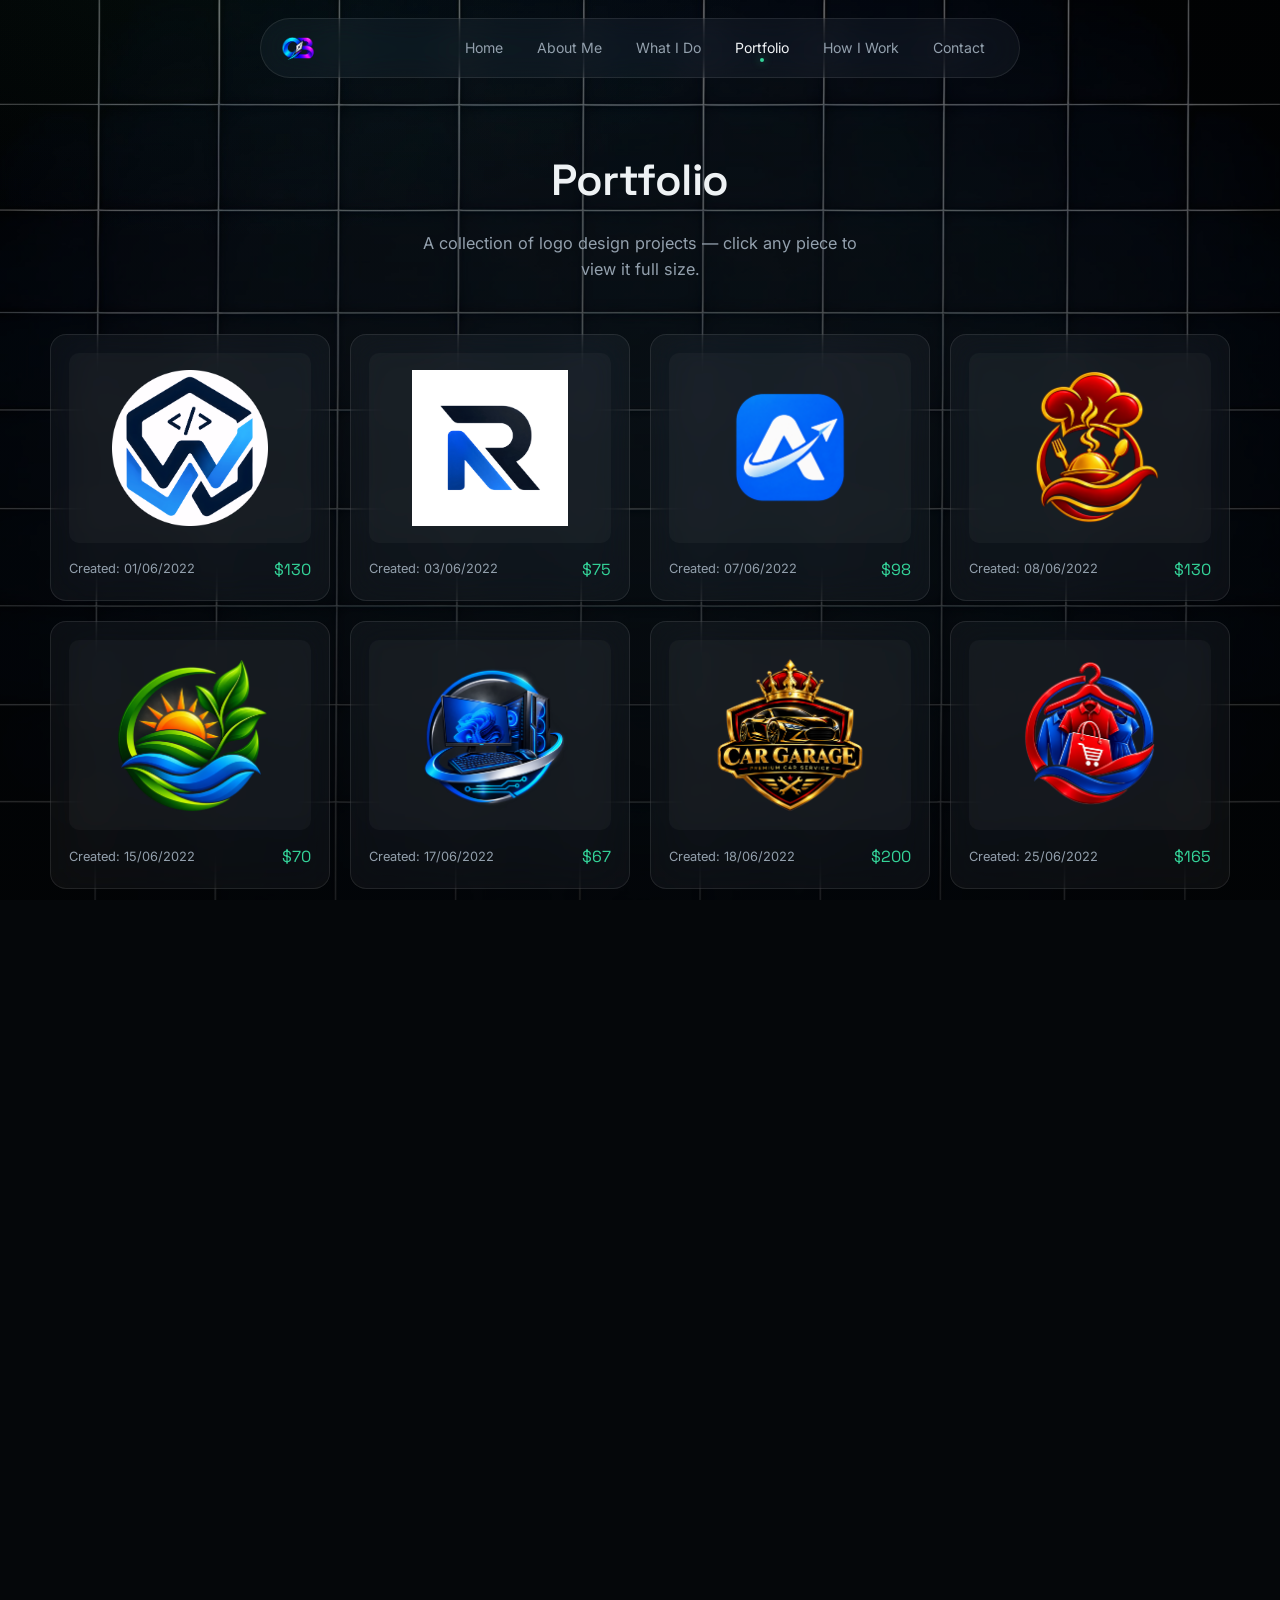
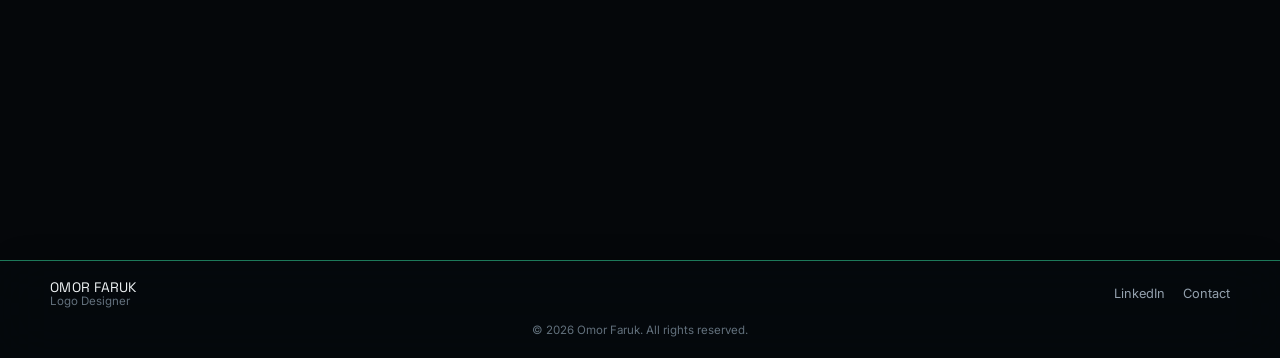
==== portfolio.html @ cd3dd573 "Add files via upload" ====
<!DOCTYPE html>
<html lang="en">
<head>
<meta charset="UTF-8">
<meta name="viewport" content="width=device-width, initial-scale=1.0">
<title>Portfolio — Omor Faruk, Logo Designer</title>
<meta name="description" content="A collection of logo design projects by Omor Faruk.">
<link rel="icon" type="image/png" href="assets/favicon.png">
<link rel="apple-touch-icon" href="assets/favicon.png">

<link rel="preconnect" href="https://fonts.googleapis.com">
<link rel="preconnect" href="https://fonts.gstatic.com" crossorigin>
<link href="https://fonts.googleapis.com/css2?family=Space+Grotesk:wght@400;500;600;700&family=Inter:wght@400;500;600&display=swap" rel="stylesheet">

<link rel="stylesheet" href="style.css">
</head>
<body>
<div class="bg-layer" aria-hidden="true"></div>
<div class="cursor-glow" id="cursorGlow" aria-hidden="true"></div>

<!-- ================= NAVIGATION ================= -->
<header class="nav-wrap">
  <nav class="glass nav" id="nav">
    <a href="index.html#home" class="nav-mark">
      <img src="assets/logo.png" alt="Omor Faruk logo" class="nav-logo">
    </a>

    <button class="nav-toggle" id="navToggle" aria-label="Toggle menu" aria-expanded="false">
      <span></span><span></span><span></span>
    </button>

    <ul class="nav-links" id="navLinks">
      <li><a href="index.html#home" class="nav-link" data-nav>Home</a></li>
      <li><a href="index.html#about" class="nav-link" data-nav>About Me</a></li>
      <li><a href="index.html#services" class="nav-link" data-nav>What I Do</a></li>
      <li><a href="portfolio.html" class="nav-link active" data-nav>Portfolio</a></li>
      <li><a href="index.html#process" class="nav-link" data-nav>How I Work</a></li>
      <li><a href="index.html#contact" class="nav-link" data-nav>Contact</a></li>
    </ul>
  </nav>
</header>

<main>
  <!-- ================= PORTFOLIO GRID ================= -->
  <section class="section portfolio-page">
    <div class="section-inner">
      <h1 class="section-title reveal">Portfolio</h1>
      <p class="section-sub reveal">A collection of logo design projects — click any piece to view it full size.</p>

      <div class="portfolio-grid" id="portfolioGrid">
        <!-- populated by script.js -->
      </div>
    </div>
  </section>
</main>

<!-- ================= LIGHTBOX ================= -->
<div class="lightbox" id="lightbox">
  <button class="lightbox-close" id="lightboxClose" aria-label="Close image">&times;</button>
  <div class="lightbox-content">
    <img src="" alt="" id="lightboxImg">
    <div class="lightbox-meta">
      <span id="lightboxDate"></span>
      <span id="lightboxPrice"></span>
    </div>
  </div>
</div>

<!-- ================= FOOTER ================= -->
<footer class="footer">
  <div class="footer-inner">
    <div class="footer-brand">
      <span class="footer-name">OMOR FARUK</span>
      <span class="footer-role">Logo Designer</span>
    </div>
    <div class="footer-links">
      <a href="https://www.linkedin.com/" target="_blank" rel="noopener">LinkedIn</a>
      <a href="index.html#contact">Contact</a>
    </div>
    <p class="footer-copy">© <span id="year"></span> Omor Faruk. All rights reserved.</p>
  </div>
</footer>

<script src="script.js"></script>
</body>
</html>
---- style.css ----
/* =========================================================
   OMOR FARUK — LOGO DESIGNER PORTFOLIO
   Design tokens
   ========================================================= */
:root {
  /* colors */
  --bg-base: #05070a;
  --text: #eef2f4;
  --text-secondary: #93a0ad;
  --text-tertiary: #62707c;

  --accent: #34d399;
  --accent-soft: rgba(52, 211, 153, 0.16);
  --accent-glow: rgba(52, 211, 153, 0.28);

  --glass-bg: rgba(255, 255, 255, 0.045);
  --glass-bg-strong: rgba(255, 255, 255, 0.07);
  --glass-border: rgba(255, 255, 255, 0.09);
  --glass-border-hover: rgba(52, 211, 153, 0.55);

  /* type */
  --font-display: 'Space Grotesk', 'Segoe UI', sans-serif;
  --font-body: 'Inter', 'Segoe UI', sans-serif;

  /* layout */
  --radius-sm: 10px;
  --radius-md: 16px;
  --radius-lg: 24px;
  --container: 1180px;
  --nav-h: 76px;

  /* motion */
  --ease: cubic-bezier(0.22, 1, 0.36, 1);
}

/* =========================================================
   RESET
   ========================================================= */
* { box-sizing: border-box; }
html {
  scroll-behavior: smooth;
  scroll-padding-top: calc(var(--nav-h) + 16px);
}
body, h1, h2, h3, p, ul, li, figure { margin: 0; padding: 0; }
ul { list-style: none; }
a { color: inherit; text-decoration: none; }
img { max-width: 100%; display: block; }
button { font: inherit; color: inherit; background: none; border: none; cursor: pointer; }

@media (prefers-reduced-motion: reduce) {
  *, *::before, *::after {
    animation-duration: 0.001ms !important;
    animation-iteration-count: 1 !important;
    transition-duration: 0.001ms !important;
    scroll-behavior: auto !important;
  }
}

body {
  font-family: var(--font-body);
  color: var(--text);
  background-color: var(--bg-base);
  min-height: 100vh;
  display: flex;
  flex-direction: column;
  line-height: 1.6;
  -webkit-font-smoothing: antialiased;
  cursor: default;
  overflow-x: hidden;
}

main { flex: 1 0 auto; }

/* background image — sharp, no blur, scales to fit the screen */
.bg-layer {
  position: fixed;
  inset: 0;
  z-index: -2;
  background-image: url('assets/bg.jpg');
  background-size: cover;
  background-position: center;
  background-repeat: no-repeat;
}

/* darken/readability overlay on top of the user background */
body::before {
  content: "";
  position: fixed;
  inset: 0;
  z-index: -1;
  background:
    radial-gradient(ellipse 900px 500px at 18% -6%, rgba(52,211,153,0.05), transparent 60%),
    linear-gradient(180deg, rgba(2,4,6,0.55) 0%, rgba(2,4,6,0.72) 45%, rgba(2,4,6,0.88) 100%);
  pointer-events: none;
}

/* mouse-following glow */
.cursor-glow {
  position: fixed;
  top: 0;
  left: 0;
  width: 320px;
  height: 320px;
  border-radius: 50%;
  pointer-events: none;
  z-index: 0;
  mix-blend-mode: screen;
  background: radial-gradient(circle, var(--accent-glow) 0%, rgba(52,211,153,0.06) 45%, transparent 70%);
  transform: translate(-50%, -50%);
  opacity: 0;
  transition: opacity 0.4s ease;
  will-change: transform;
}
.cursor-glow.active { opacity: 1; }
@media (hover: none), (pointer: coarse) {
  .cursor-glow { display: none; }
}

:focus-visible {
  outline: 2px solid var(--accent);
  outline-offset: 3px;
  border-radius: 4px;
}

/* =========================================================
   GLASS PRIMITIVE
   ========================================================= */
.glass {
  background: var(--glass-bg);
  border: 1px solid var(--glass-border);
  backdrop-filter: blur(18px) saturate(140%);
  -webkit-backdrop-filter: blur(18px) saturate(140%);
  border-radius: var(--radius-md);
  transition: border-color 0.35s var(--ease), box-shadow 0.35s var(--ease), transform 0.35s var(--ease);
}

/* =========================================================
   LAYOUT HELPERS
   ========================================================= */
.section {
  position: relative;
  z-index: 1;
  padding: 108px 24px;
}
.section-inner {
  max-width: var(--container);
  margin: 0 auto;
}
.section-title {
  font-family: var(--font-display);
  font-weight: 600;
  font-size: clamp(2rem, 3.4vw, 2.75rem);
  letter-spacing: -0.01em;
  margin-bottom: 14px;
  text-align: center;
}
.section-sub {
  color: var(--text-secondary);
  max-width: 46ch;
  font-size: 1.02rem;
  margin: 0 auto 52px;
  text-align: center;
}

/* scroll reveal */
.reveal {
  opacity: 0;
  transform: translateY(22px);
  transition: opacity 0.8s var(--ease), transform 0.8s var(--ease);
}
.reveal.in-view {
  opacity: 1;
  transform: translateY(0);
}

/* =========================================================
   BUTTONS
   ========================================================= */
.btn {
  display: inline-flex;
  align-items: center;
  gap: 8px;
  padding: 13px 26px;
  border-radius: 999px;
  font-size: 0.95rem;
  font-weight: 500;
  color: var(--text);
  white-space: nowrap;
}
.btn-glass {
  background: var(--glass-bg-strong);
  border: 1px solid var(--glass-border);
  backdrop-filter: blur(16px);
  -webkit-backdrop-filter: blur(16px);
  transition: border-color 0.3s var(--ease), box-shadow 0.3s var(--ease), transform 0.3s var(--ease);
}
.btn-glass:hover {
  border-color: var(--glass-border-hover);
  box-shadow: 0 0 0 1px var(--accent-glow), 0 8px 30px -8px var(--accent-glow);
  transform: translateY(-2px);
}
.btn-linkedin svg { flex-shrink: 0; }

/* =========================================================
   NAVIGATION
   ========================================================= */
.nav-wrap {
  position: fixed;
  top: 18px;
  left: 0;
  right: 0;
  z-index: 100;
  display: flex;
  justify-content: center;
  padding: 0 20px;
}
.nav {
  width: 100%;
  max-width: 760px;
  display: flex;
  align-items: center;
  justify-content: space-between;
  padding: 12px 20px;
  border-radius: 999px;
}
.nav-mark {
  font-family: var(--font-display);
  font-weight: 600;
  font-size: 1.05rem;
  letter-spacing: 0.02em;
  flex-shrink: 0;
  display: flex;
  align-items: center;
}
.nav-logo {
  height: 34px;
  width: 34px;
  border-radius: 50%;
  object-fit: cover;
}
.nav-links {
  display: flex;
  align-items: center;
  gap: 6px;
}
.nav-link {
  position: relative;
  font-size: 0.88rem;
  color: var(--text-secondary);
  padding: 8px 14px;
  border-radius: 999px;
  transition: color 0.25s var(--ease);
}
.nav-link:hover { color: var(--text); }
.nav-link.active { color: var(--text); }
.nav-link.active::after {
  content: "";
  position: absolute;
  left: 50%;
  bottom: 2px;
  width: 4px;
  height: 4px;
  border-radius: 50%;
  background: var(--accent);
  transform: translateX(-50%);
  box-shadow: 0 0 8px 1px var(--accent-glow);
}
.nav-toggle {
  display: none;
  flex-direction: column;
  gap: 4px;
  padding: 8px;
}
.nav-toggle span {
  width: 20px;
  height: 1.5px;
  background: var(--text);
  transition: transform 0.3s var(--ease), opacity 0.3s var(--ease);
}
.nav-toggle.open span:nth-child(1) { transform: translateY(5.5px) rotate(45deg); }
.nav-toggle.open span:nth-child(2) { opacity: 0; }
.nav-toggle.open span:nth-child(3) { transform: translateY(-5.5px) rotate(-45deg); }

/* =========================================================
   HERO
   ========================================================= */
.hero {
  min-height: 100svh;
  display: flex;
  align-items: center;
  padding-top: calc(var(--nav-h) + 40px);
}
.hero-grid {
  max-width: var(--container);
  margin: 0 auto;
  display: grid;
  grid-template-columns: 0.85fr 1.15fr;
  gap: 60px;
  align-items: center;
}
.hero-visual {
  display: flex;
  flex-direction: column;
  align-items: center;
  gap: 22px;
}
.profile-frame {
  width: 240px;
  height: 240px;
  border-radius: 32%;
  padding: 4px;
  background: linear-gradient(160deg, var(--glass-border-hover), transparent 60%);
  box-shadow: 0 0 60px -10px var(--accent-glow);
}
.profile-photo {
  width: 100%;
  height: 100%;
  border-radius: 30%;
  background:
    radial-gradient(circle at 30% 20%, rgba(52,211,153,0.22), transparent 55%),
    linear-gradient(160deg, #10151b, #05070a);
  border: 1px solid var(--glass-border);
  display: flex;
  align-items: center;
  justify-content: center;
  overflow: hidden;
}
.profile-img {
  width: 82%;
  height: 82%;
  object-fit: contain;
}
.clock-card {
  padding: 14px 24px;
  text-align: center;
  min-width: 200px;
}
.clock-time {
  font-family: var(--font-display);
  font-size: 1.3rem;
  letter-spacing: 0.03em;
  font-variant-numeric: tabular-nums;
}
.clock-time span { color: var(--accent); font-size: 0.85rem; margin-left: 3px; }
.clock-date {
  font-size: 0.78rem;
  color: var(--text-secondary);
  margin-top: 3px;
}

.hero-kicker {
  font-size: 1rem;
  color: var(--accent);
  margin-bottom: 10px;
  font-weight: 500;
}
.hero-name {
  font-family: var(--font-display);
  font-size: clamp(2.6rem, 6vw, 4.4rem);
  line-height: 1.02;
  font-weight: 700;
  letter-spacing: -0.01em;
  margin-bottom: 20px;
}
.hero-desc {
  color: var(--text-secondary);
  font-size: 1.08rem;
  max-width: 48ch;
  margin-bottom: 26px;
}

.specialty-ticker {
  height: 30px;
  overflow: hidden;
  margin-bottom: 34px;
}
.specialty-ticker span {
  display: inline-block;
  font-family: var(--font-display);
  font-size: 1.15rem;
  color: var(--text);
  padding-bottom: 3px;
  position: relative;
}
.specialty-ticker span::after {
  content: "";
  display: inline-block;
  width: 2px;
  height: 1.05em;
  background: var(--accent);
  margin-left: 4px;
  vertical-align: -0.15em;
  animation: blink 0.9s steps(1) infinite;
}
@keyframes blink {
  0%, 45% { opacity: 1; }
  50%, 100% { opacity: 0; }
}

.hero-buttons {
  display: flex;
  gap: 14px;
  margin-bottom: 42px;
  flex-wrap: wrap;
}

.hero-stats {
  display: flex;
  align-items: center;
  gap: 28px;
}
.stat { display: flex; flex-direction: column; }
.stat-number {
  font-family: var(--font-display);
  font-size: 1.8rem;
  font-weight: 600;
  color: var(--text);
}
.stat-label {
  font-size: 0.8rem;
  color: var(--text-tertiary);
}
.stat-divider {
  width: 1px;
  height: 34px;
  background: var(--glass-border);
}

/* =========================================================
   ABOUT
   ========================================================= */
.about-grid {
  display: grid;
  grid-template-columns: 0.9fr 1.1fr;
  gap: 50px;
  align-items: start;
}
.about-lead p {
  font-family: var(--font-display);
  font-size: clamp(1.25rem, 2vw, 1.6rem);
  line-height: 1.45;
  font-weight: 500;
  color: var(--text);
}
.about-points {
  display: grid;
  gap: 16px;
}
.about-card {
  padding: 24px 26px;
}
.about-card:hover {
  border-color: var(--glass-border-hover);
  box-shadow: 0 0 0 1px var(--accent-glow), 0 10px 40px -14px var(--accent-glow);
}
.about-card h3 {
  font-family: var(--font-display);
  font-size: 1.05rem;
  margin-bottom: 8px;
}
.about-card p {
  color: var(--text-secondary);
  font-size: 0.94rem;
}

/* =========================================================
   SERVICES
   ========================================================= */
.service-grid {
  display: grid;
  grid-template-columns: repeat(auto-fill, minmax(190px, 1fr));
  gap: 14px;
}
.service-card {
  padding: 22px 20px;
  text-align: left;
}
.service-card:hover {
  border-color: var(--glass-border-hover);
  box-shadow: 0 0 0 1px var(--accent-glow), 0 10px 40px -14px var(--accent-glow);
  transform: translateY(-3px);
}
.service-card .service-icon {
  width: 22px;
  height: 22px;
  color: var(--accent);
  margin-bottom: 14px;
}
.service-card h3 {
  font-family: var(--font-display);
  font-size: 0.98rem;
  font-weight: 500;
}

/* =========================================================
   PORTFOLIO TEASER (on homepage)
   ========================================================= */
.portfolio-teaser { padding-top: 70px; padding-bottom: 70px; }
.teaser-inner { text-align: center; }
.teaser-inner .section-sub { margin-bottom: 34px; }

/* =========================================================
   PORTFOLIO PAGE — grid + lightbox
   ========================================================= */
.portfolio-page { padding-top: calc(var(--nav-h) + 70px); }
.portfolio-grid {
  display: grid;
  grid-template-columns: repeat(auto-fill, minmax(240px, 1fr));
  gap: 20px;
}
.portfolio-card {
  padding: 18px;
  cursor: pointer;
  opacity: 0;
  transform: translateY(24px);
  transition: opacity 0.7s var(--ease), transform 0.7s var(--ease), border-color 0.3s var(--ease), box-shadow 0.3s var(--ease);
}
.portfolio-card.in-view {
  opacity: 1;
  transform: translateY(0);
}
.portfolio-card:hover {
  border-color: var(--glass-border-hover);
  box-shadow: 0 0 0 1px var(--accent-glow), 0 14px 44px -16px var(--accent-glow);
  transform: translateY(-4px);
}
.portfolio-card-img {
  width: 100%;
  height: 190px;
  border-radius: var(--radius-sm);
  background: rgba(255,255,255,0.03);
  display: flex;
  align-items: center;
  justify-content: center;
  overflow: hidden;
  margin-bottom: 14px;
  position: relative;
}
.portfolio-card-img img {
  max-width: 82%;
  max-height: 82%;
  object-fit: contain;
  transition: transform 0.4s var(--ease);
}
.portfolio-card:hover .portfolio-card-img img { transform: scale(1.06); }
.portfolio-card-img::after {
  content: "View";
  position: absolute;
  inset: 0;
  display: flex;
  align-items: center;
  justify-content: center;
  font-size: 0.82rem;
  letter-spacing: 0.03em;
  color: var(--text);
  background: rgba(4,6,8,0.55);
  opacity: 0;
  transition: opacity 0.3s var(--ease);
}
.portfolio-card:hover .portfolio-card-img::after { opacity: 1; }
.portfolio-card-meta {
  display: flex;
  align-items: center;
  justify-content: space-between;
}
.portfolio-card-date {
  font-size: 0.8rem;
  color: var(--text-secondary);
}
.portfolio-card-price {
  font-family: var(--font-display);
  font-size: 1rem;
  color: var(--accent);
}

.lightbox {
  position: fixed;
  inset: 0;
  z-index: 200;
  display: flex;
  align-items: center;
  justify-content: center;
  padding: 40px 20px;
  background: rgba(2, 4, 6, 0.85);
  backdrop-filter: blur(10px);
  -webkit-backdrop-filter: blur(10px);
  opacity: 0;
  visibility: hidden;
  transition: opacity 0.3s var(--ease), visibility 0.3s;
}
.lightbox.open { opacity: 1; visibility: visible; }
.lightbox-content {
  max-width: min(560px, 90vw);
  text-align: center;
  transform: scale(0.92);
  transition: transform 0.35s var(--ease);
}
.lightbox.open .lightbox-content { transform: scale(1); }
.lightbox-content img {
  width: 100%;
  max-height: 60vh;
  object-fit: contain;
  border-radius: var(--radius-md);
  border: 1px solid var(--glass-border);
  background: rgba(255,255,255,0.03);
  padding: 24px;
}
.lightbox-meta {
  display: flex;
  justify-content: center;
  gap: 24px;
  margin-top: 16px;
  font-size: 0.92rem;
  color: var(--text-secondary);
}
.lightbox-meta span:last-child { color: var(--accent); font-family: var(--font-display); }
.lightbox-close {
  position: absolute;
  top: 22px;
  right: 28px;
  font-size: 2rem;
  line-height: 1;
  color: var(--text);
  width: 44px;
  height: 44px;
  border-radius: 50%;
  display: flex;
  align-items: center;
  justify-content: center;
  transition: background 0.25s var(--ease), transform 0.25s var(--ease);
}
.lightbox-close:hover {
  background: var(--glass-bg-strong);
  transform: rotate(90deg);
}

/* =========================================================
   PROCESS
   ========================================================= */
.process-list {
  display: grid;
  gap: 12px;
}
.process-step {
  display: grid;
  grid-template-columns: 64px 1fr;
  gap: 22px;
  align-items: center;
  padding: 22px 26px;
}
.process-step:hover {
  border-color: var(--glass-border-hover);
  box-shadow: 0 0 0 1px var(--accent-glow);
}
.process-num {
  font-family: var(--font-display);
  font-size: 1.4rem;
  color: var(--accent);
  font-weight: 600;
}
.process-step h3 {
  font-family: var(--font-display);
  font-size: 1.05rem;
  margin-bottom: 4px;
}
.process-step p {
  color: var(--text-secondary);
  font-size: 0.92rem;
}

/* =========================================================
   TOOLS
   ========================================================= */
.tools-grid {
  display: grid;
  grid-template-columns: repeat(3, 1fr);
  gap: 16px;
}
.tool-card {
  padding: 30px 24px;
  text-align: center;
}
.tool-card:hover {
  border-color: var(--glass-border-hover);
  box-shadow: 0 0 0 1px var(--accent-glow), 0 10px 40px -14px var(--accent-glow);
  transform: translateY(-3px);
}
.tool-icon {
  width: 40px;
  height: 40px;
  margin: 0 auto 16px;
  display: block;
  filter: drop-shadow(0 6px 16px rgba(0,0,0,0.35));
  transition: transform 0.35s var(--ease);
}
.tool-card:hover .tool-icon { transform: translateY(-2px) scale(1.05); }
.tool-card h3 {
  font-family: var(--font-display);
  font-size: 1rem;
  margin-bottom: 6px;
}
.tool-card p {
  font-size: 0.85rem;
  color: var(--text-secondary);
}

/* =========================================================
   CONTACT
   ========================================================= */
.contact-inner { text-align: center; }
.contact-inner .section-sub { margin-left: auto; margin-right: auto; }
.contact-actions {
  display: flex;
  justify-content: center;
  gap: 16px;
  flex-wrap: wrap;
  margin-bottom: 26px;
}
.btn-linkedin:hover {
  border-color: var(--glass-border-hover);
  color: var(--accent);
}
.contact-email {
  color: var(--text-tertiary);
  font-size: 0.92rem;
}

/* =========================================================
   FOOTER
   ========================================================= */
.footer {
  position: relative;
  z-index: 1;
  border-top: 1px solid var(--glass-border-hover);
  padding: 18px 24px;
  background: rgba(6, 10, 14, 0.62);
  backdrop-filter: blur(28px) saturate(160%);
  -webkit-backdrop-filter: blur(28px) saturate(160%);
  box-shadow: 0 -12px 30px -22px rgba(0,0,0,0.6);
}
.footer-inner {
  max-width: var(--container);
  margin: 0 auto;
  display: flex;
  align-items: center;
  justify-content: space-between;
  flex-wrap: wrap;
  gap: 10px;
}
.footer-brand {
  display: flex;
  flex-direction: column;
  line-height: 1.2;
}
.footer-name {
  font-family: var(--font-display);
  font-size: 0.86rem;
  letter-spacing: 0.02em;
}
.footer-role {
  font-size: 0.72rem;
  color: var(--text-tertiary);
}
.footer-links {
  display: flex;
  gap: 18px;
  font-size: 0.8rem;
  color: var(--text-secondary);
}
.footer-links a:hover { color: var(--accent); }
.footer-copy {
  font-size: 0.72rem;
  color: var(--text-tertiary);
  width: 100%;
  text-align: center;
  margin-top: 2px;
}

/* =========================================================
   RESPONSIVE
   ========================================================= */
@media (max-width: 980px) {
  .hero-grid { grid-template-columns: 1fr; text-align: center; gap: 40px; }
  .hero-desc { margin-left: auto; margin-right: auto; }
  .hero-buttons, .hero-stats { justify-content: center; }
  .about-grid { grid-template-columns: 1fr; }
  .tools-grid { grid-template-columns: repeat(3, 1fr); }
}

@media (max-width: 760px) {
  .nav-links {
    position: absolute;
    top: calc(100% + 12px);
    left: 0;
    right: 0;
    flex-direction: column;
    align-items: stretch;
    background: rgba(6, 9, 12, 0.85);
    backdrop-filter: blur(20px);
    border: 1px solid var(--glass-border);
    border-radius: 20px;
    padding: 10px;
    gap: 2px;
    opacity: 0;
    visibility: hidden;
    transform: translateY(-8px);
    transition: opacity 0.3s var(--ease), transform 0.3s var(--ease), visibility 0.3s;
  }
  .nav-links.open {
    opacity: 1;
    visibility: visible;
    transform: translateY(0);
  }
  .nav-link { text-align: center; padding: 12px; }
  .nav-toggle { display: flex; }

  .tools-grid { grid-template-columns: 1fr; }
  .portfolio-grid { grid-template-columns: repeat(auto-fill, minmax(160px, 1fr)); gap: 14px; }
}

@media (max-width: 480px) {
  .section { padding: 80px 18px; }
  .hero-buttons { flex-direction: column; align-items: center; width: 100%; }
  .hero-buttons .btn { width: 100%; justify-content: center; }
}
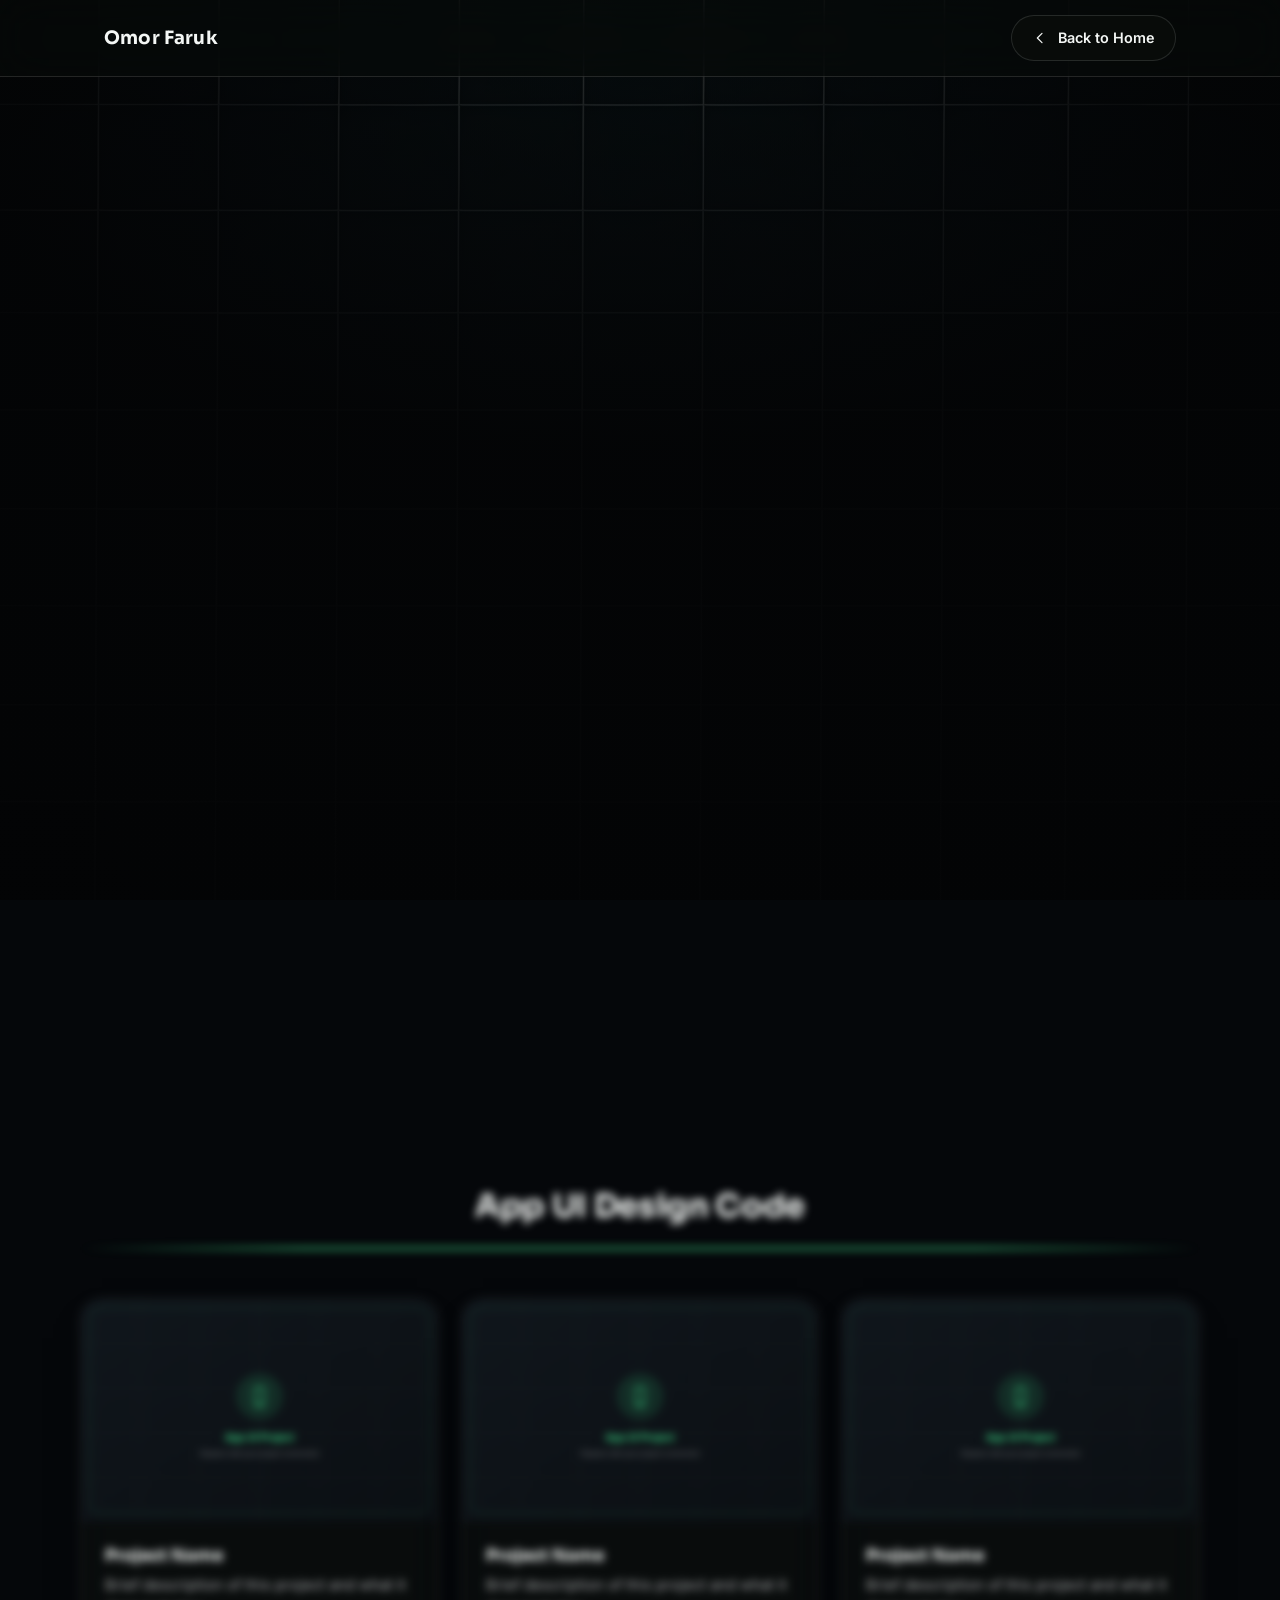
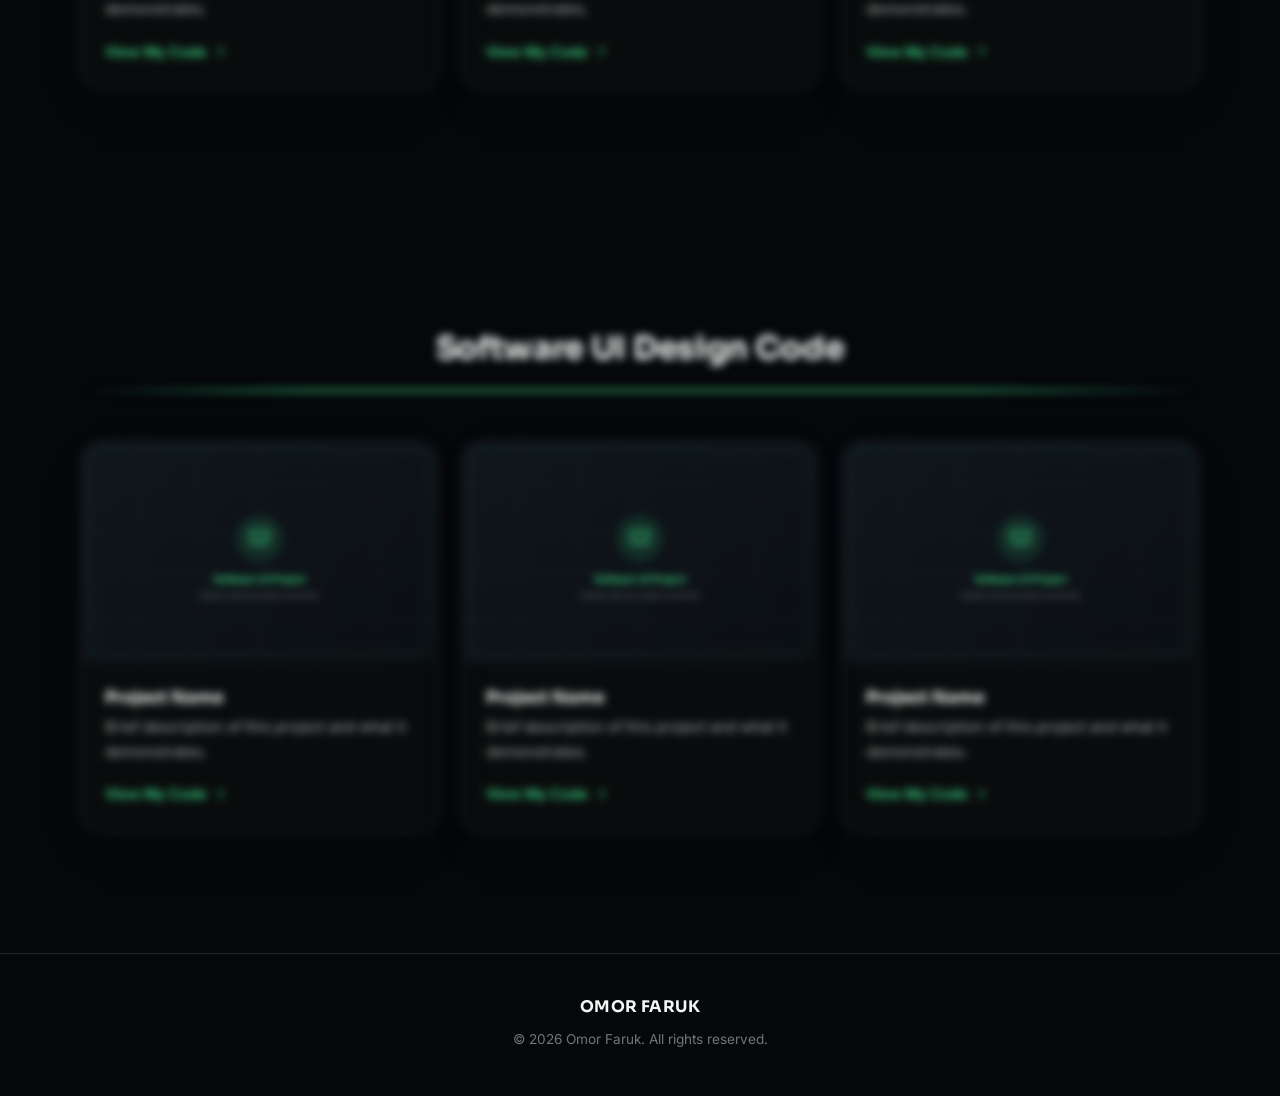
==== commit ee34cf5e: "Add files via upload" ====
--- a/portfolio.html
+++ b/portfolio.html
@@ -3,82 +3,210 @@
 <head>
 <meta charset="UTF-8">
 <meta name="viewport" content="width=device-width, initial-scale=1.0">
-<title>Portfolio — Omor Faruk, Logo Designer</title>
-<meta name="description" content="A collection of logo design projects by Omor Faruk.">
-<link rel="icon" type="image/png" href="assets/favicon.png">
-<link rel="apple-touch-icon" href="assets/favicon.png">
+<title>Portfolio — Omor Faruk</title>
+<meta name="description" content="A collection of Web, App and Software UI design projects by Omor Faruk.">
 
 <link rel="preconnect" href="https://fonts.googleapis.com">
 <link rel="preconnect" href="https://fonts.gstatic.com" crossorigin>
-<link href="https://fonts.googleapis.com/css2?family=Space+Grotesk:wght@400;500;600;700&family=Inter:wght@400;500;600&display=swap" rel="stylesheet">
+<link href="https://fonts.googleapis.com/css2?family=Sora:wght@400;500;600;700;800&amp;family=Inter:wght@400;500;600;700&amp;family=Noto+Sans+Bengali:wght@400;500;600;700&amp;display=swap" rel="stylesheet">
 
 <link rel="stylesheet" href="style.css">
 </head>
 <body>
-<div class="bg-layer" aria-hidden="true"></div>
+
+<!-- Fixed background layer -->
+<div class="bg-layer" aria-hidden="true">
+  <img src="assets/background.jpg" alt="">
+  <div class="bg-overlay"></div>
+</div>
+
+<!-- Mouse-following glow -->
 <div class="cursor-glow" id="cursorGlow" aria-hidden="true"></div>
 
-<!-- ================= NAVIGATION ================= -->
-<header class="nav-wrap">
-  <nav class="glass nav" id="nav">
-    <a href="index.html#home" class="nav-mark">
-      <img src="assets/logo.png" alt="Omor Faruk logo" class="nav-logo">
+<a class="skip-link" href="#main">Skip to content</a>
+
+<!-- SIMPLE HEADER -->
+<header class="navbar" id="navbar">
+  <div class="navbar__inner">
+    <a href="index.html#home" class="navbar__brand">Omor Faruk</a>
+    <a href="index.html#home" class="btn btn--glass portfolio-back-btn">
+      <svg viewBox="0 0 24 24" fill="none" stroke="currentColor" stroke-width="1.8" aria-hidden="true"><path d="M15 5l-7 7 7 7" stroke-linecap="round" stroke-linejoin="round"/></svg>
+      <span>Back to Home</span>
     </a>
-
-    <button class="nav-toggle" id="navToggle" aria-label="Toggle menu" aria-expanded="false">
-      <span></span><span></span><span></span>
-    </button>
-
-    <ul class="nav-links" id="navLinks">
-      <li><a href="index.html#home" class="nav-link" data-nav>Home</a></li>
-      <li><a href="index.html#about" class="nav-link" data-nav>About Me</a></li>
-      <li><a href="index.html#services" class="nav-link" data-nav>What I Do</a></li>
-      <li><a href="portfolio.html" class="nav-link active" data-nav>Portfolio</a></li>
-      <li><a href="index.html#process" class="nav-link" data-nav>How I Work</a></li>
-      <li><a href="index.html#contact" class="nav-link" data-nav>Contact</a></li>
-    </ul>
-  </nav>
+  </div>
 </header>
 
-<main>
-  <!-- ================= PORTFOLIO GRID ================= -->
-  <section class="section portfolio-page">
-    <div class="section-inner">
-      <h1 class="section-title reveal">Portfolio</h1>
-      <p class="section-sub reveal">A collection of logo design projects — click any piece to view it full size.</p>
-
-      <div class="portfolio-grid" id="portfolioGrid">
-        <!-- populated by script.js -->
+<main id="main">
+
+  <!-- PORTFOLIO HERO -->
+  <section class="portfolio-hero">
+    <div class="section__inner">
+      <h1 class="portfolio-title reveal">Portfolio</h1>
+      <p class="portfolio-lede reveal">A collection of interface design and front-end work across web, app and software projects.</p>
+    </div>
+  </section>
+
+  <!-- WEB UI SECTION -->
+  <section class="section portfolio-section" id="web-ui">
+    <div class="section__inner">
+      <h2 class="portfolio-section__title reveal">Web UI Design Code</h2>
+      <div class="portfolio-divider reveal" aria-hidden="true"></div>
+
+      <div class="portfolio-grid">
+        <article class="glass-card portfolio-card reveal">
+          <div class="portfolio-card__image">
+            <img src="assets/portfolio-img/web-placeholder.svg" alt="Web UI project preview" loading="lazy">
+          </div>
+          <div class="portfolio-card__body">
+            <h3>Project Name</h3>
+            <p>Brief description of this project and what it demonstrates.</p>
+            <a class="portfolio-card__link" href="https://github.com/your-username/web-project-1" target="_blank" rel="noopener noreferrer">
+              View My Code
+              <svg viewBox="0 0 24 24" fill="none" stroke="currentColor" stroke-width="2" aria-hidden="true"><path d="M9 6l6 6-6 6" stroke-linecap="round" stroke-linejoin="round"/></svg>
+            </a>
+          </div>
+        </article>
+
+        <article class="glass-card portfolio-card reveal">
+          <div class="portfolio-card__image">
+            <img src="assets/portfolio-img/web-placeholder.svg" alt="Web UI project preview" loading="lazy">
+          </div>
+          <div class="portfolio-card__body">
+            <h3>Project Name</h3>
+            <p>Brief description of this project and what it demonstrates.</p>
+            <a class="portfolio-card__link" href="https://github.com/your-username/web-project-2" target="_blank" rel="noopener noreferrer">
+              View My Code
+              <svg viewBox="0 0 24 24" fill="none" stroke="currentColor" stroke-width="2" aria-hidden="true"><path d="M9 6l6 6-6 6" stroke-linecap="round" stroke-linejoin="round"/></svg>
+            </a>
+          </div>
+        </article>
+
+        <article class="glass-card portfolio-card reveal">
+          <div class="portfolio-card__image">
+            <img src="assets/portfolio-img/web-placeholder.svg" alt="Web UI project preview" loading="lazy">
+          </div>
+          <div class="portfolio-card__body">
+            <h3>Project Name</h3>
+            <p>Brief description of this project and what it demonstrates.</p>
+            <a class="portfolio-card__link" href="https://github.com/your-username/web-project-3" target="_blank" rel="noopener noreferrer">
+              View My Code
+              <svg viewBox="0 0 24 24" fill="none" stroke="currentColor" stroke-width="2" aria-hidden="true"><path d="M9 6l6 6-6 6" stroke-linecap="round" stroke-linejoin="round"/></svg>
+            </a>
+          </div>
+        </article>
       </div>
     </div>
   </section>
+
+  <!-- APP UI SECTION -->
+  <section class="section portfolio-section" id="app-ui">
+    <div class="section__inner">
+      <h2 class="portfolio-section__title reveal">App UI Design Code</h2>
+      <div class="portfolio-divider reveal" aria-hidden="true"></div>
+
+      <div class="portfolio-grid">
+        <article class="glass-card portfolio-card reveal">
+          <div class="portfolio-card__image">
+            <img src="assets/portfolio-img/app-placeholder.svg" alt="App UI project preview" loading="lazy">
+          </div>
+          <div class="portfolio-card__body">
+            <h3>Project Name</h3>
+            <p>Brief description of this project and what it demonstrates.</p>
+            <a class="portfolio-card__link" href="https://github.com/your-username/app-project-1" target="_blank" rel="noopener noreferrer">
+              View My Code
+              <svg viewBox="0 0 24 24" fill="none" stroke="currentColor" stroke-width="2" aria-hidden="true"><path d="M9 6l6 6-6 6" stroke-linecap="round" stroke-linejoin="round"/></svg>
+            </a>
+          </div>
+        </article>
+
+        <article class="glass-card portfolio-card reveal">
+          <div class="portfolio-card__image">
+            <img src="assets/portfolio-img/app-placeholder.svg" alt="App UI project preview" loading="lazy">
+          </div>
+          <div class="portfolio-card__body">
+            <h3>Project Name</h3>
+            <p>Brief description of this project and what it demonstrates.</p>
+            <a class="portfolio-card__link" href="https://github.com/your-username/app-project-2" target="_blank" rel="noopener noreferrer">
+              View My Code
+              <svg viewBox="0 0 24 24" fill="none" stroke="currentColor" stroke-width="2" aria-hidden="true"><path d="M9 6l6 6-6 6" stroke-linecap="round" stroke-linejoin="round"/></svg>
+            </a>
+          </div>
+        </article>
+
+        <article class="glass-card portfolio-card reveal">
+          <div class="portfolio-card__image">
+            <img src="assets/portfolio-img/app-placeholder.svg" alt="App UI project preview" loading="lazy">
+          </div>
+          <div class="portfolio-card__body">
+            <h3>Project Name</h3>
+            <p>Brief description of this project and what it demonstrates.</p>
+            <a class="portfolio-card__link" href="https://github.com/your-username/app-project-3" target="_blank" rel="noopener noreferrer">
+              View My Code
+              <svg viewBox="0 0 24 24" fill="none" stroke="currentColor" stroke-width="2" aria-hidden="true"><path d="M9 6l6 6-6 6" stroke-linecap="round" stroke-linejoin="round"/></svg>
+            </a>
+          </div>
+        </article>
+      </div>
+    </div>
+  </section>
+
+  <!-- SOFTWARE UI SECTION -->
+  <section class="section portfolio-section" id="software-ui">
+    <div class="section__inner">
+      <h2 class="portfolio-section__title reveal">Software UI Design Code</h2>
+      <div class="portfolio-divider reveal" aria-hidden="true"></div>
+
+      <div class="portfolio-grid">
+        <article class="glass-card portfolio-card reveal">
+          <div class="portfolio-card__image">
+            <img src="assets/portfolio-img/software-placeholder.svg" alt="Software UI project preview" loading="lazy">
+          </div>
+          <div class="portfolio-card__body">
+            <h3>Project Name</h3>
+            <p>Brief description of this project and what it demonstrates.</p>
+            <a class="portfolio-card__link" href="https://github.com/your-username/software-project-1" target="_blank" rel="noopener noreferrer">
+              View My Code
+              <svg viewBox="0 0 24 24" fill="none" stroke="currentColor" stroke-width="2" aria-hidden="true"><path d="M9 6l6 6-6 6" stroke-linecap="round" stroke-linejoin="round"/></svg>
+            </a>
+          </div>
+        </article>
+
+        <article class="glass-card portfolio-card reveal">
+          <div class="portfolio-card__image">
+            <img src="assets/portfolio-img/software-placeholder.svg" alt="Software UI project preview" loading="lazy">
+          </div>
+          <div class="portfolio-card__body">
+            <h3>Project Name</h3>
+            <p>Brief description of this project and what it demonstrates.</p>
+            <a class="portfolio-card__link" href="https://github.com/your-username/software-project-2" target="_blank" rel="noopener noreferrer">
+              View My Code
+              <svg viewBox="0 0 24 24" fill="none" stroke="currentColor" stroke-width="2" aria-hidden="true"><path d="M9 6l6 6-6 6" stroke-linecap="round" stroke-linejoin="round"/></svg>
+            </a>
+          </div>
+        </article>
+
+        <article class="glass-card portfolio-card reveal">
+          <div class="portfolio-card__image">
+            <img src="assets/portfolio-img/software-placeholder.svg" alt="Software UI project preview" loading="lazy">
+          </div>
+          <div class="portfolio-card__body">
+            <h3>Project Name</h3>
+            <p>Brief description of this project and what it demonstrates.</p>
+            <a class="portfolio-card__link" href="https://github.com/your-username/software-project-3" target="_blank" rel="noopener noreferrer">
+              View My Code
+              <svg viewBox="0 0 24 24" fill="none" stroke="currentColor" stroke-width="2" aria-hidden="true"><path d="M9 6l6 6-6 6" stroke-linecap="round" stroke-linejoin="round"/></svg>
+            </a>
+          </div>
+        </article>
+      </div>
+    </div>
+  </section>
+
 </main>
 
-<!-- ================= LIGHTBOX ================= -->
-<div class="lightbox" id="lightbox">
-  <button class="lightbox-close" id="lightboxClose" aria-label="Close image">&times;</button>
-  <div class="lightbox-content">
-    <img src="" alt="" id="lightboxImg">
-    <div class="lightbox-meta">
-      <span id="lightboxDate"></span>
-      <span id="lightboxPrice"></span>
-    </div>
-  </div>
-</div>
-
-<!-- ================= FOOTER ================= -->
 <footer class="footer">
-  <div class="footer-inner">
-    <div class="footer-brand">
-      <span class="footer-name">OMOR FARUK</span>
-      <span class="footer-role">Logo Designer</span>
-    </div>
-    <div class="footer-links">
-      <a href="https://www.linkedin.com/" target="_blank" rel="noopener">LinkedIn</a>
-      <a href="index.html#contact">Contact</a>
-    </div>
-    <p class="footer-copy">© <span id="year"></span> Omor Faruk. All rights reserved.</p>
-  </div>
+  <p class="footer__name">OMOR FARUK</p>
+  <p class="footer__copy">&copy; <span id="year">2026</span> Omor Faruk. All rights reserved.</p>
 </footer>
 
 <script src="script.js"></script>
--- a/style.css
+++ b/style.css
@@ -1,825 +1,977 @@
-/* =========================================================
-   OMOR FARUK — LOGO DESIGNER PORTFOLIO
+/* ==========================================================================
+   OMOR FARUK — PORTFOLIO
    Design tokens
-   ========================================================= */
+   ========================================================================== */
+
 :root {
   /* colors */
-  --bg-base: #05070a;
-  --text: #eef2f4;
-  --text-secondary: #93a0ad;
-  --text-tertiary: #62707c;
-
-  --accent: #34d399;
-  --accent-soft: rgba(52, 211, 153, 0.16);
-  --accent-glow: rgba(52, 211, 153, 0.28);
-
-  --glass-bg: rgba(255, 255, 255, 0.045);
-  --glass-bg-strong: rgba(255, 255, 255, 0.07);
-  --glass-border: rgba(255, 255, 255, 0.09);
-  --glass-border-hover: rgba(52, 211, 153, 0.55);
+  --black: #05070a;
+  --charcoal: #0b0f13;
+  --charcoal-soft: #10161c;
+
+  --glass-bg: rgba(14, 19, 17, 0.52);
+  --glass-bg-strong: rgba(10, 14, 12, 0.74);
+  --glass-border: rgba(255, 255, 255, 0.12);
+  --glass-border-hover: rgba(61, 224, 138, 0.65);
+
+  --green: #3de08a;
+  --green-strong: #27c073;
+  --green-soft: rgba(61, 224, 138, 0.16);
+  --green-glow: rgba(61, 224, 138, 0.38);
+
+  --white: #f4f7f5;
+  --white-muted: rgba(244, 247, 245, 0.70);
+  --white-dim: rgba(244, 247, 245, 0.46);
 
   /* type */
-  --font-display: 'Space Grotesk', 'Segoe UI', sans-serif;
-  --font-body: 'Inter', 'Segoe UI', sans-serif;
+  --font-heading: 'Sora', 'Noto Sans Bengali', sans-serif;
+  --font-body: 'Inter', 'Noto Sans Bengali', sans-serif;
 
   /* layout */
+  --nav-height: 76px;
+  --container: 1120px;
+  --radius-lg: 22px;
+  --radius-md: 16px;
   --radius-sm: 10px;
-  --radius-md: 16px;
-  --radius-lg: 24px;
-  --container: 1180px;
-  --nav-h: 76px;
-
-  /* motion */
+
   --ease: cubic-bezier(0.22, 1, 0.36, 1);
 }
 
-/* =========================================================
-   RESET
-   ========================================================= */
-* { box-sizing: border-box; }
+/* ==========================================================================
+   Reset & base
+   ========================================================================== */
+
+*, *::before, *::after { box-sizing: border-box; }
+
 html {
   scroll-behavior: smooth;
-  scroll-padding-top: calc(var(--nav-h) + 16px);
-}
-body, h1, h2, h3, p, ul, li, figure { margin: 0; padding: 0; }
-ul { list-style: none; }
+  scroll-padding-top: calc(var(--nav-height) + 16px);
+}
+
+@media (prefers-reduced-motion: reduce) {
+  html { scroll-behavior: auto; }
+}
+
+body {
+  margin: 0;
+  min-height: 100vh;
+  background: var(--black);
+  color: var(--white);
+  font-family: var(--font-body);
+  font-size: 16px;
+  line-height: 1.65;
+  -webkit-font-smoothing: antialiased;
+  overflow-x: hidden;
+}
+
+img { max-width: 100%; display: block; }
+
 a { color: inherit; text-decoration: none; }
-img { max-width: 100%; display: block; }
-button { font: inherit; color: inherit; background: none; border: none; cursor: pointer; }
-
-@media (prefers-reduced-motion: reduce) {
-  *, *::before, *::after {
-    animation-duration: 0.001ms !important;
-    animation-iteration-count: 1 !important;
-    transition-duration: 0.001ms !important;
-    scroll-behavior: auto !important;
-  }
-}
-
-body {
-  font-family: var(--font-body);
-  color: var(--text);
-  background-color: var(--bg-base);
-  min-height: 100vh;
-  display: flex;
-  flex-direction: column;
-  line-height: 1.6;
-  -webkit-font-smoothing: antialiased;
-  cursor: default;
-  overflow-x: hidden;
-}
-
-main { flex: 1 0 auto; }
-
-/* background image — sharp, no blur, scales to fit the screen */
+
+ul { list-style: none; margin: 0; padding: 0; }
+
+h1, h2, h3 {
+  font-family: var(--font-heading);
+  color: var(--white);
+  margin: 0;
+  line-height: 1.15;
+}
+
+p { margin: 0; }
+
+button {
+  font-family: inherit;
+  background: none;
+  border: none;
+  color: inherit;
+  cursor: pointer;
+}
+
+.bn {
+  font-family: 'Noto Sans Bengali', var(--font-body);
+}
+
+/* Skip link */
+.skip-link {
+  position: absolute;
+  left: -999px;
+  top: auto;
+  background: var(--green);
+  color: #05130c;
+  padding: 12px 18px;
+  border-radius: var(--radius-sm);
+  z-index: 1000;
+  font-weight: 600;
+}
+.skip-link:focus {
+  left: 16px;
+  top: 16px;
+}
+
+/* Visible focus states */
+a:focus-visible,
+button:focus-visible {
+  outline: 2px solid var(--green);
+  outline-offset: 3px;
+  border-radius: 6px;
+}
+
+/* ==========================================================================
+   Background layer
+   ========================================================================== */
+
 .bg-layer {
   position: fixed;
   inset: 0;
   z-index: -2;
-  background-image: url('assets/bg.jpg');
-  background-size: cover;
-  background-position: center;
-  background-repeat: no-repeat;
-}
-
-/* darken/readability overlay on top of the user background */
-body::before {
-  content: "";
-  position: fixed;
+  overflow: hidden;
+}
+.bg-layer img {
+  width: 100%;
+  height: 100%;
+  object-fit: cover;
+  object-position: center;
+}
+.bg-overlay {
+  position: absolute;
   inset: 0;
-  z-index: -1;
   background:
-    radial-gradient(ellipse 900px 500px at 18% -6%, rgba(52,211,153,0.05), transparent 60%),
-    linear-gradient(180deg, rgba(2,4,6,0.55) 0%, rgba(2,4,6,0.72) 45%, rgba(2,4,6,0.88) 100%);
-  pointer-events: none;
-}
-
-/* mouse-following glow */
+    radial-gradient(60% 50% at 50% 0%, rgba(5, 12, 9, 0.35) 0%, rgba(4, 6, 7, 0.78) 60%, rgba(3, 4, 5, 0.92) 100%),
+    linear-gradient(180deg, rgba(3, 5, 6, 0.72) 0%, rgba(4, 6, 7, 0.82) 45%, rgba(3, 4, 5, 0.92) 100%);
+}
+
+/* ==========================================================================
+   Mouse-following green light
+   ========================================================================== */
+
 .cursor-glow {
   position: fixed;
   top: 0;
   left: 0;
-  width: 320px;
-  height: 320px;
+  width: 240px;
+  height: 240px;
+  margin-left: -120px;
+  margin-top: -120px;
   border-radius: 50%;
+  background: radial-gradient(circle, var(--green-glow) 0%, rgba(61, 224, 138, 0.10) 45%, rgba(61, 224, 138, 0) 72%);
   pointer-events: none;
   z-index: 0;
-  mix-blend-mode: screen;
-  background: radial-gradient(circle, var(--accent-glow) 0%, rgba(52,211,153,0.06) 45%, transparent 70%);
-  transform: translate(-50%, -50%);
   opacity: 0;
   transition: opacity 0.4s ease;
   will-change: transform;
 }
-.cursor-glow.active { opacity: 1; }
-@media (hover: none), (pointer: coarse) {
+.cursor-glow.is-active { opacity: 1; }
+
+@media (prefers-reduced-motion: reduce) {
   .cursor-glow { display: none; }
 }
 
-:focus-visible {
-  outline: 2px solid var(--accent);
-  outline-offset: 3px;
-  border-radius: 4px;
-}
-
-/* =========================================================
-   GLASS PRIMITIVE
-   ========================================================= */
-.glass {
+/* ==========================================================================
+   Shared: glass surface + section rhythm
+   ========================================================================== */
+
+.glass-card,
+.tools-extra__chip,
+.hero-clock,
+.quote-card,
+.cta,
+.timeline__item {
   background: var(--glass-bg);
   border: 1px solid var(--glass-border);
-  backdrop-filter: blur(18px) saturate(140%);
-  -webkit-backdrop-filter: blur(18px) saturate(140%);
-  border-radius: var(--radius-md);
-  transition: border-color 0.35s var(--ease), box-shadow 0.35s var(--ease), transform 0.35s var(--ease);
-}
-
-/* =========================================================
-   LAYOUT HELPERS
-   ========================================================= */
-.section {
-  position: relative;
-  z-index: 1;
-  padding: 108px 24px;
-}
-.section-inner {
-  max-width: var(--container);
-  margin: 0 auto;
-}
-.section-title {
-  font-family: var(--font-display);
-  font-weight: 600;
-  font-size: clamp(2rem, 3.4vw, 2.75rem);
+  backdrop-filter: blur(18px);
+  -webkit-backdrop-filter: blur(18px);
+  box-shadow: 0 18px 40px -22px rgba(0, 0, 0, 0.65);
+}
+
+.section { position: relative; padding: 120px 24px; z-index: 1; }
+.section__inner { max-width: var(--container); margin: 0 auto; }
+.section--quote { padding-top: 40px; padding-bottom: 40px; }
+
+.section__title {
+  font-size: clamp(1.8rem, 3.4vw, 2.5rem);
+  font-weight: 700;
+  text-align: center;
   letter-spacing: -0.01em;
-  margin-bottom: 14px;
+}
+.section__lede {
   text-align: center;
-}
-.section-sub {
-  color: var(--text-secondary);
-  max-width: 46ch;
+  color: var(--white-muted);
+  max-width: 560px;
+  margin: 14px auto 0;
   font-size: 1.02rem;
-  margin: 0 auto 52px;
-  text-align: center;
-}
-
-/* scroll reveal */
+}
+
+/* ==========================================================================
+   Reveal-on-scroll (repeats every time)
+   ========================================================================== */
+
 .reveal {
   opacity: 0;
-  transform: translateY(22px);
-  transition: opacity 0.8s var(--ease), transform 0.8s var(--ease);
-}
-.reveal.in-view {
+  transform: translateY(28px);
+  filter: blur(4px);
+  transition: opacity 0.7s var(--ease), transform 0.7s var(--ease), filter 0.7s var(--ease);
+}
+.reveal.is-visible {
   opacity: 1;
   transform: translateY(0);
-}
-
-/* =========================================================
-   BUTTONS
-   ========================================================= */
+  filter: blur(0);
+}
+
+@media (prefers-reduced-motion: reduce) {
+  .reveal {
+    transition: opacity 0.3s ease;
+    transform: none;
+    filter: none;
+    opacity: 1;
+  }
+}
+
+/* ==========================================================================
+   Buttons
+   ========================================================================== */
+
 .btn {
   display: inline-flex;
   align-items: center;
-  gap: 8px;
-  padding: 13px 26px;
+  justify-content: center;
+  gap: 10px;
+  padding: 14px 30px;
   border-radius: 999px;
-  font-size: 0.95rem;
-  font-weight: 500;
-  color: var(--text);
+  font-weight: 600;
+  font-size: 0.98rem;
+  border: 1px solid var(--glass-border);
+  transition: border-color 0.35s var(--ease), box-shadow 0.35s var(--ease), transform 0.35s var(--ease), background 0.35s var(--ease);
   white-space: nowrap;
 }
-.btn-glass {
+
+.btn--primary {
+  background: linear-gradient(180deg, rgba(61, 224, 138, 0.22), rgba(61, 224, 138, 0.10));
+  border-color: rgba(61, 224, 138, 0.45);
+  color: var(--white);
+}
+.btn--primary:hover {
+  border-color: var(--green);
+  box-shadow: 0 0 0 1px rgba(61, 224, 138, 0.25), 0 12px 32px -10px var(--green-glow);
+  transform: translateY(-2px);
+}
+
+.btn--glass {
   background: var(--glass-bg-strong);
-  border: 1px solid var(--glass-border);
-  backdrop-filter: blur(16px);
-  -webkit-backdrop-filter: blur(16px);
-  transition: border-color 0.3s var(--ease), box-shadow 0.3s var(--ease), transform 0.3s var(--ease);
-}
-.btn-glass:hover {
+  color: var(--white);
+}
+.btn--glass svg { width: 20px; height: 20px; }
+.btn--glass:hover {
   border-color: var(--glass-border-hover);
-  box-shadow: 0 0 0 1px var(--accent-glow), 0 8px 30px -8px var(--accent-glow);
+  box-shadow: 0 0 0 1px rgba(61, 224, 138, 0.22), 0 14px 34px -12px var(--green-glow);
   transform: translateY(-2px);
 }
-.btn-linkedin svg { flex-shrink: 0; }
-
-/* =========================================================
-   NAVIGATION
-   ========================================================= */
-.nav-wrap {
+
+@media (prefers-reduced-motion: reduce) {
+  .btn:hover { transform: none; }
+}
+
+/* ==========================================================================
+   Navbar
+   ========================================================================== */
+
+.navbar {
   position: fixed;
-  top: 18px;
+  top: 0;
   left: 0;
   right: 0;
   z-index: 100;
-  display: flex;
+  background: rgba(8, 11, 10, 0.55);
+  border-bottom: 1px solid var(--glass-border);
+  backdrop-filter: blur(20px);
+  -webkit-backdrop-filter: blur(20px);
+}
+
+.navbar__inner {
+  max-width: var(--container);
+  margin: 0 auto;
+  height: var(--nav-height);
+  display: flex;
+  align-items: center;
+  justify-content: space-between;
+  padding: 0 24px;
+}
+
+.navbar__brand {
+  font-family: var(--font-heading);
+  font-weight: 700;
+  font-size: 1.15rem;
+  letter-spacing: 0.01em;
+}
+
+.navbar__nav {
+  position: relative;
+  display: none;
+}
+
+.navbar__list {
+  display: flex;
+  align-items: center;
+  gap: 4px;
+  position: relative;
+}
+
+.navbar__link {
+  position: relative;
+  display: inline-block;
+  padding: 9px 18px;
+  font-size: 0.94rem;
+  font-weight: 500;
+  color: var(--white-muted);
+  border-radius: 999px;
+  z-index: 2;
+  transition: color 0.3s ease;
+}
+.navbar__link:hover { color: var(--white); }
+.navbar__link.is-active { color: var(--white); }
+
+.navbar__indicator {
+  position: absolute;
+  top: 0;
+  left: 0;
+  height: 100%;
+  border-radius: 999px;
+  background: var(--green-soft);
+  border: 1px solid rgba(61, 224, 138, 0.55);
+  box-shadow: 0 0 18px -2px var(--green-glow);
+  transition: transform 0.45s var(--ease), width 0.45s var(--ease), opacity 0.3s ease;
+  z-index: 1;
+  opacity: 0;
+  width: 0;
+}
+.navbar__indicator.is-ready { opacity: 1; }
+
+.navbar__toggle {
+  display: inline-flex;
+  flex-direction: column;
   justify-content: center;
-  padding: 0 20px;
-}
-.nav {
+  align-items: center;
+  gap: 5px;
+  width: 42px;
+  height: 42px;
+  border-radius: var(--radius-sm);
+  border: 1px solid var(--glass-border);
+  background: var(--glass-bg);
+}
+.navbar__toggle span {
+  width: 18px;
+  height: 2px;
+  background: var(--white);
+  border-radius: 2px;
+  transition: transform 0.3s var(--ease), opacity 0.3s var(--ease);
+}
+.navbar__toggle[aria-expanded="true"] span:nth-child(1) { transform: translateY(7px) rotate(45deg); }
+.navbar__toggle[aria-expanded="true"] span:nth-child(2) { opacity: 0; }
+.navbar__toggle[aria-expanded="true"] span:nth-child(3) { transform: translateY(-7px) rotate(-45deg); }
+
+.mobile-nav {
+  max-height: 0;
+  overflow: hidden;
+  background: rgba(8, 11, 10, 0.85);
+  border-top: 1px solid transparent;
+  transition: max-height 0.4s var(--ease), border-color 0.4s ease;
+}
+.mobile-nav.is-open {
+  max-height: 420px;
+  border-top: 1px solid var(--glass-border);
+}
+.mobile-nav ul {
+  padding: 10px 20px 20px;
+  display: flex;
+  flex-direction: column;
+  gap: 4px;
+}
+.mobile-nav__link {
+  display: block;
+  padding: 13px 16px;
+  border-radius: var(--radius-sm);
+  font-weight: 500;
+  color: var(--white-muted);
+  border-left: 2px solid transparent;
+  transition: background 0.25s ease, color 0.25s ease, border-color 0.25s ease;
+}
+.mobile-nav__link:hover { background: rgba(255,255,255,0.04); color: var(--white); }
+.mobile-nav__link.is-active {
+  color: var(--white);
+  background: var(--green-soft);
+  border-left-color: var(--green);
+}
+
+/* ==========================================================================
+   Hero
+   ========================================================================== */
+
+.hero {
+  position: relative;
+  z-index: 1;
+  padding: calc(var(--nav-height) + 56px) 24px 100px;
+  display: flex;
+  justify-content: center;
+}
+
+.hero__inner {
+  max-width: 640px;
   width: 100%;
-  max-width: 760px;
-  display: flex;
-  align-items: center;
-  justify-content: space-between;
-  padding: 12px 20px;
-  border-radius: 999px;
-}
-.nav-mark {
-  font-family: var(--font-display);
-  font-weight: 600;
-  font-size: 1.05rem;
-  letter-spacing: 0.02em;
-  flex-shrink: 0;
-  display: flex;
-  align-items: center;
-}
-.nav-logo {
-  height: 34px;
-  width: 34px;
+  display: flex;
+  flex-direction: column;
+  align-items: center;
+  text-align: center;
+}
+
+.hero-photo-wrap {
+  position: relative;
+  display: flex;
+  flex-direction: column;
+  align-items: center;
+  justify-content: center;
+  gap: 20px;
+}
+
+.hero-photo {
+  width: 168px;
+  height: 168px;
+  border-radius: 50%;
+  padding: 5px;
+  background: linear-gradient(160deg, rgba(61, 224, 138, 0.55), rgba(61, 224, 138, 0.05) 45%, rgba(255,255,255,0.08));
+  box-shadow: 0 0 0 1px rgba(255,255,255,0.06), 0 20px 50px -18px rgba(0,0,0,0.75), 0 0 46px -10px var(--green-glow);
+}
+.hero-photo img {
+  width: 100%;
+  height: 100%;
   border-radius: 50%;
   object-fit: cover;
-}
-.nav-links {
-  display: flex;
-  align-items: center;
-  gap: 6px;
-}
-.nav-link {
-  position: relative;
-  font-size: 0.88rem;
-  color: var(--text-secondary);
-  padding: 8px 14px;
-  border-radius: 999px;
-  transition: color 0.25s var(--ease);
-}
-.nav-link:hover { color: var(--text); }
-.nav-link.active { color: var(--text); }
-.nav-link.active::after {
-  content: "";
-  position: absolute;
-  left: 50%;
-  bottom: 2px;
-  width: 4px;
-  height: 4px;
-  border-radius: 50%;
-  background: var(--accent);
-  transform: translateX(-50%);
-  box-shadow: 0 0 8px 1px var(--accent-glow);
-}
-.nav-toggle {
-  display: none;
-  flex-direction: column;
-  gap: 4px;
-  padding: 8px;
-}
-.nav-toggle span {
-  width: 20px;
-  height: 1.5px;
-  background: var(--text);
-  transition: transform 0.3s var(--ease), opacity 0.3s var(--ease);
-}
-.nav-toggle.open span:nth-child(1) { transform: translateY(5.5px) rotate(45deg); }
-.nav-toggle.open span:nth-child(2) { opacity: 0; }
-.nav-toggle.open span:nth-child(3) { transform: translateY(-5.5px) rotate(-45deg); }
-
-/* =========================================================
-   HERO
-   ========================================================= */
-.hero {
-  min-height: 100svh;
-  display: flex;
-  align-items: center;
-  padding-top: calc(var(--nav-h) + 40px);
-}
-.hero-grid {
-  max-width: var(--container);
-  margin: 0 auto;
-  display: grid;
-  grid-template-columns: 0.85fr 1.15fr;
-  gap: 60px;
-  align-items: center;
-}
-.hero-visual {
-  display: flex;
-  flex-direction: column;
-  align-items: center;
-  gap: 22px;
-}
-.profile-frame {
-  width: 240px;
-  height: 240px;
-  border-radius: 32%;
-  padding: 4px;
-  background: linear-gradient(160deg, var(--glass-border-hover), transparent 60%);
-  box-shadow: 0 0 60px -10px var(--accent-glow);
-}
-.profile-photo {
-  width: 100%;
-  height: 100%;
-  border-radius: 30%;
-  background:
-    radial-gradient(circle at 30% 20%, rgba(52,211,153,0.22), transparent 55%),
-    linear-gradient(160deg, #10151b, #05070a);
-  border: 1px solid var(--glass-border);
+  background: var(--charcoal);
+}
+
+.hero-clock {
+  border-radius: var(--radius-md);
+  padding: 14px 20px;
+  text-align: center;
+  min-width: 148px;
+}
+.hero-clock__time {
+  font-family: var(--font-heading);
+  font-weight: 600;
+  font-size: 1.15rem;
+  letter-spacing: 0.02em;
+  white-space: nowrap;
+}
+.hero-clock__ampm {
+  font-size: 0.65rem;
+  color: var(--green);
+  margin-left: 4px;
+  font-weight: 700;
+  vertical-align: 2px;
+}
+.hero-clock__day {
+  margin-top: 4px;
+  font-size: 0.82rem;
+  color: var(--white-muted);
+}
+.hero-clock__date {
+  margin-top: 2px;
+  font-size: 0.78rem;
+  color: var(--white-dim);
+  letter-spacing: 0.02em;
+}
+
+.hero-rotator {
+  margin-top: 26px;
+  height: 28px;
   display: flex;
   align-items: center;
   justify-content: center;
-  overflow: hidden;
-}
-.profile-img {
-  width: 82%;
-  height: 82%;
-  object-fit: contain;
-}
-.clock-card {
-  padding: 14px 24px;
-  text-align: center;
-  min-width: 200px;
-}
-.clock-time {
-  font-family: var(--font-display);
-  font-size: 1.3rem;
-  letter-spacing: 0.03em;
-  font-variant-numeric: tabular-nums;
-}
-.clock-time span { color: var(--accent); font-size: 0.85rem; margin-left: 3px; }
-.clock-date {
-  font-size: 0.78rem;
-  color: var(--text-secondary);
-  margin-top: 3px;
-}
-
-.hero-kicker {
-  font-size: 1rem;
-  color: var(--accent);
-  margin-bottom: 10px;
-  font-weight: 500;
-}
-.hero-name {
-  font-family: var(--font-display);
-  font-size: clamp(2.6rem, 6vw, 4.4rem);
-  line-height: 1.02;
-  font-weight: 700;
-  letter-spacing: -0.01em;
-  margin-bottom: 20px;
-}
-.hero-desc {
-  color: var(--text-secondary);
-  font-size: 1.08rem;
-  max-width: 48ch;
-  margin-bottom: 26px;
-}
-
-.specialty-ticker {
-  height: 30px;
-  overflow: hidden;
-  margin-bottom: 34px;
-}
-.specialty-ticker span {
+}
+.hero-rotator__word {
   display: inline-block;
-  font-family: var(--font-display);
-  font-size: 1.15rem;
-  color: var(--text);
-  padding-bottom: 3px;
-  position: relative;
-}
-.specialty-ticker span::after {
-  content: "";
+  font-family: var(--font-heading);
+  font-weight: 600;
+  font-size: 1.1rem;
+  letter-spacing: 0.01em;
+  color: var(--green);
+}
+.hero-rotator__word::after {
+  content: '';
   display: inline-block;
   width: 2px;
   height: 1.05em;
-  background: var(--accent);
-  margin-left: 4px;
+  margin-left: 3px;
   vertical-align: -0.15em;
-  animation: blink 0.9s steps(1) infinite;
-}
-@keyframes blink {
-  0%, 45% { opacity: 1; }
+  background: var(--green);
+  animation: cursor-blink 1s steps(1, jump-none) infinite;
+}
+
+@keyframes cursor-blink {
+  0%, 49% { opacity: 1; }
   50%, 100% { opacity: 0; }
 }
 
+@media (prefers-reduced-motion: reduce) {
+  .hero-rotator__word::after { animation: none; opacity: 1; }
+}
+
+.hero-name {
+  margin-top: 26px;
+  font-size: clamp(2.4rem, 7vw, 3.6rem);
+  font-weight: 800;
+  letter-spacing: -0.02em;
+}
+
+.hero-title {
+  margin-top: 10px;
+  font-size: clamp(1rem, 2.4vw, 1.2rem);
+  color: var(--green);
+  font-weight: 500;
+}
+
+.hero-about {
+  margin-top: 34px;
+  display: flex;
+  flex-direction: column;
+  align-items: center;
+  gap: 26px;
+}
+.hero-about p {
+  color: var(--white-muted);
+  font-size: 1.03rem;
+  line-height: 1.9;
+  max-width: 560px;
+}
 .hero-buttons {
   display: flex;
-  gap: 14px;
-  margin-bottom: 42px;
   flex-wrap: wrap;
-}
-
-.hero-stats {
-  display: flex;
-  align-items: center;
-  gap: 28px;
-}
-.stat { display: flex; flex-direction: column; }
-.stat-number {
-  font-family: var(--font-display);
-  font-size: 1.8rem;
-  font-weight: 600;
-  color: var(--text);
-}
-.stat-label {
-  font-size: 0.8rem;
-  color: var(--text-tertiary);
-}
-.stat-divider {
-  width: 1px;
-  height: 34px;
-  background: var(--glass-border);
-}
-
-/* =========================================================
-   ABOUT
-   ========================================================= */
-.about-grid {
-  display: grid;
-  grid-template-columns: 0.9fr 1.1fr;
-  gap: 50px;
-  align-items: start;
-}
-.about-lead p {
-  font-family: var(--font-display);
-  font-size: clamp(1.25rem, 2vw, 1.6rem);
-  line-height: 1.45;
-  font-weight: 500;
-  color: var(--text);
-}
-.about-points {
-  display: grid;
-  gap: 16px;
-}
-.about-card {
-  padding: 24px 26px;
-}
-.about-card:hover {
-  border-color: var(--glass-border-hover);
-  box-shadow: 0 0 0 1px var(--accent-glow), 0 10px 40px -14px var(--accent-glow);
-}
-.about-card h3 {
-  font-family: var(--font-display);
-  font-size: 1.05rem;
-  margin-bottom: 8px;
-}
-.about-card p {
-  color: var(--text-secondary);
-  font-size: 0.94rem;
-}
-
-/* =========================================================
-   SERVICES
-   ========================================================= */
-.service-grid {
-  display: grid;
-  grid-template-columns: repeat(auto-fill, minmax(190px, 1fr));
-  gap: 14px;
-}
-.service-card {
-  padding: 22px 20px;
-  text-align: left;
-}
-.service-card:hover {
-  border-color: var(--glass-border-hover);
-  box-shadow: 0 0 0 1px var(--accent-glow), 0 10px 40px -14px var(--accent-glow);
-  transform: translateY(-3px);
-}
-.service-card .service-icon {
-  width: 22px;
-  height: 22px;
-  color: var(--accent);
-  margin-bottom: 14px;
-}
-.service-card h3 {
-  font-family: var(--font-display);
-  font-size: 0.98rem;
-  font-weight: 500;
-}
-
-/* =========================================================
-   PORTFOLIO TEASER (on homepage)
-   ========================================================= */
-.portfolio-teaser { padding-top: 70px; padding-bottom: 70px; }
-.teaser-inner { text-align: center; }
-.teaser-inner .section-sub { margin-bottom: 34px; }
-
-/* =========================================================
-   PORTFOLIO PAGE — grid + lightbox
-   ========================================================= */
-.portfolio-page { padding-top: calc(var(--nav-h) + 70px); }
-.portfolio-grid {
-  display: grid;
-  grid-template-columns: repeat(auto-fill, minmax(240px, 1fr));
-  gap: 20px;
-}
-.portfolio-card {
-  padding: 18px;
-  cursor: pointer;
-  opacity: 0;
-  transform: translateY(24px);
-  transition: opacity 0.7s var(--ease), transform 0.7s var(--ease), border-color 0.3s var(--ease), box-shadow 0.3s var(--ease);
-}
-.portfolio-card.in-view {
-  opacity: 1;
-  transform: translateY(0);
-}
-.portfolio-card:hover {
-  border-color: var(--glass-border-hover);
-  box-shadow: 0 0 0 1px var(--accent-glow), 0 14px 44px -16px var(--accent-glow);
-  transform: translateY(-4px);
-}
-.portfolio-card-img {
-  width: 100%;
-  height: 190px;
-  border-radius: var(--radius-sm);
-  background: rgba(255,255,255,0.03);
-  display: flex;
-  align-items: center;
-  justify-content: center;
-  overflow: hidden;
-  margin-bottom: 14px;
-  position: relative;
-}
-.portfolio-card-img img {
-  max-width: 82%;
-  max-height: 82%;
-  object-fit: contain;
-  transition: transform 0.4s var(--ease);
-}
-.portfolio-card:hover .portfolio-card-img img { transform: scale(1.06); }
-.portfolio-card-img::after {
-  content: "View";
-  position: absolute;
-  inset: 0;
-  display: flex;
-  align-items: center;
-  justify-content: center;
-  font-size: 0.82rem;
-  letter-spacing: 0.03em;
-  color: var(--text);
-  background: rgba(4,6,8,0.55);
-  opacity: 0;
-  transition: opacity 0.3s var(--ease);
-}
-.portfolio-card:hover .portfolio-card-img::after { opacity: 1; }
-.portfolio-card-meta {
-  display: flex;
-  align-items: center;
-  justify-content: space-between;
-}
-.portfolio-card-date {
-  font-size: 0.8rem;
-  color: var(--text-secondary);
-}
-.portfolio-card-price {
-  font-family: var(--font-display);
-  font-size: 1rem;
-  color: var(--accent);
-}
-
-.lightbox {
-  position: fixed;
-  inset: 0;
-  z-index: 200;
-  display: flex;
-  align-items: center;
-  justify-content: center;
-  padding: 40px 20px;
-  background: rgba(2, 4, 6, 0.85);
-  backdrop-filter: blur(10px);
-  -webkit-backdrop-filter: blur(10px);
-  opacity: 0;
-  visibility: hidden;
-  transition: opacity 0.3s var(--ease), visibility 0.3s;
-}
-.lightbox.open { opacity: 1; visibility: visible; }
-.lightbox-content {
-  max-width: min(560px, 90vw);
-  text-align: center;
-  transform: scale(0.92);
-  transition: transform 0.35s var(--ease);
-}
-.lightbox.open .lightbox-content { transform: scale(1); }
-.lightbox-content img {
-  width: 100%;
-  max-height: 60vh;
-  object-fit: contain;
-  border-radius: var(--radius-md);
-  border: 1px solid var(--glass-border);
-  background: rgba(255,255,255,0.03);
-  padding: 24px;
-}
-.lightbox-meta {
-  display: flex;
-  justify-content: center;
-  gap: 24px;
-  margin-top: 16px;
-  font-size: 0.92rem;
-  color: var(--text-secondary);
-}
-.lightbox-meta span:last-child { color: var(--accent); font-family: var(--font-display); }
-.lightbox-close {
-  position: absolute;
-  top: 22px;
-  right: 28px;
-  font-size: 2rem;
-  line-height: 1;
-  color: var(--text);
-  width: 44px;
-  height: 44px;
-  border-radius: 50%;
-  display: flex;
-  align-items: center;
-  justify-content: center;
-  transition: background 0.25s var(--ease), transform 0.25s var(--ease);
-}
-.lightbox-close:hover {
-  background: var(--glass-bg-strong);
-  transform: rotate(90deg);
-}
-
-/* =========================================================
-   PROCESS
-   ========================================================= */
-.process-list {
-  display: grid;
-  gap: 12px;
-}
-.process-step {
-  display: grid;
-  grid-template-columns: 64px 1fr;
-  gap: 22px;
-  align-items: center;
-  padding: 22px 26px;
-}
-.process-step:hover {
-  border-color: var(--glass-border-hover);
-  box-shadow: 0 0 0 1px var(--accent-glow);
-}
-.process-num {
-  font-family: var(--font-display);
-  font-size: 1.4rem;
-  color: var(--accent);
-  font-weight: 600;
-}
-.process-step h3 {
-  font-family: var(--font-display);
-  font-size: 1.05rem;
-  margin-bottom: 4px;
-}
-.process-step p {
-  color: var(--text-secondary);
-  font-size: 0.92rem;
-}
-
-/* =========================================================
-   TOOLS
-   ========================================================= */
-.tools-grid {
-  display: grid;
-  grid-template-columns: repeat(3, 1fr);
-  gap: 16px;
-}
-.tool-card {
-  padding: 30px 24px;
-  text-align: center;
-}
-.tool-card:hover {
-  border-color: var(--glass-border-hover);
-  box-shadow: 0 0 0 1px var(--accent-glow), 0 10px 40px -14px var(--accent-glow);
-  transform: translateY(-3px);
-}
-.tool-icon {
-  width: 40px;
-  height: 40px;
-  margin: 0 auto 16px;
-  display: block;
-  filter: drop-shadow(0 6px 16px rgba(0,0,0,0.35));
-  transition: transform 0.35s var(--ease);
-}
-.tool-card:hover .tool-icon { transform: translateY(-2px) scale(1.05); }
-.tool-card h3 {
-  font-family: var(--font-display);
-  font-size: 1rem;
-  margin-bottom: 6px;
-}
-.tool-card p {
-  font-size: 0.85rem;
-  color: var(--text-secondary);
-}
-
-/* =========================================================
-   CONTACT
-   ========================================================= */
-.contact-inner { text-align: center; }
-.contact-inner .section-sub { margin-left: auto; margin-right: auto; }
-.contact-actions {
-  display: flex;
   justify-content: center;
   gap: 16px;
+}
+
+/* ==========================================================================
+   Glass cards (What I Do)
+   ========================================================================== */
+
+.card-grid {
+  margin-top: 56px;
+  display: grid;
+  grid-template-columns: repeat(auto-fit, minmax(min(240px, 100%), 1fr));
+  gap: 22px;
+}
+
+.glass-card {
+  min-width: 0;
+  padding: 32px 26px;
+  border-radius: var(--radius-lg);
+  position: relative;
+  transition: border-color 0.4s var(--ease), box-shadow 0.4s var(--ease), transform 0.4s var(--ease);
+}
+.glass-card:hover {
+  border-color: var(--glass-border-hover);
+  box-shadow: 0 0 0 1px rgba(61, 224, 138, 0.45), 0 0 18px -2px var(--green-glow);
+  transform: translateY(-4px);
+}
+
+.glass-card__icon {
+  width: 46px;
+  height: 46px;
+  display: flex;
+  align-items: center;
+  justify-content: center;
+  border-radius: var(--radius-sm);
+  background: var(--green-soft);
+  color: var(--green);
+  margin-bottom: 18px;
+}
+.glass-card__icon svg { width: 24px; height: 24px; }
+
+.glass-card h3 {
+  font-size: 1.15rem;
+  font-weight: 700;
+  margin-bottom: 10px;
+}
+.glass-card p {
+  color: var(--white-muted);
+  font-size: 0.96rem;
+  line-height: 1.7;
+}
+
+@media (prefers-reduced-motion: reduce) {
+  .glass-card:hover { transform: none; }
+}
+
+/* ==========================================================================
+   Tools I Use
+   ========================================================================== */
+
+.tools-grid {
+  margin-top: 56px;
+  display: grid;
+  grid-template-columns: repeat(auto-fit, minmax(min(260px, 100%), 1fr));
+  gap: 22px;
+}
+
+.tools-card { min-width: 0; padding: 30px 26px; border-radius: var(--radius-lg); }
+.tools-card h3 {
+  font-size: 1.1rem;
+  font-weight: 700;
+  margin-bottom: 20px;
+  color: var(--green);
+}
+
+.tool-list {
+  display: grid;
+  grid-template-columns: repeat(auto-fit, minmax(min(120px, 100%), 1fr));
+  gap: 14px;
+}
+.tool-list li {
+  display: flex;
+  align-items: center;
+  gap: 10px;
+  min-width: 0;
+  padding: 10px 12px;
+  border-radius: var(--radius-sm);
+  background: rgba(255, 255, 255, 0.03);
+  border: 1px solid rgba(255, 255, 255, 0.06);
+  font-size: 0.88rem;
+  font-weight: 500;
+  transition: border-color 0.3s ease, background 0.3s ease;
+}
+.tool-list li:hover {
+  border-color: rgba(61, 224, 138, 0.4);
+  background: rgba(61, 224, 138, 0.06);
+}
+.tool-list img { width: 22px; height: 22px; flex-shrink: 0; }
+
+.tools-extra {
+  margin-top: 26px;
+  display: flex;
   flex-wrap: wrap;
-  margin-bottom: 26px;
-}
-.btn-linkedin:hover {
+  align-items: center;
+  justify-content: center;
+  gap: 12px;
+  color: var(--white-dim);
+  font-size: 0.9rem;
+}
+.tools-extra__chip {
+  display: inline-flex;
+  align-items: center;
+  gap: 8px;
+  padding: 8px 16px;
+  border-radius: 999px;
+  font-weight: 500;
+  font-size: 0.86rem;
+  color: var(--white-muted);
+  transition: border-color 0.3s ease;
+}
+.tools-extra__chip:hover { border-color: var(--glass-border-hover); }
+.tools-extra__chip img { width: 16px; height: 16px; }
+
+/* ==========================================================================
+   How I Work — timeline
+   ========================================================================== */
+
+.timeline {
+  margin-top: 56px;
+  display: flex;
+  flex-direction: column;
+  gap: 18px;
+  position: relative;
+}
+
+.timeline__item {
+  display: flex;
+  align-items: flex-start;
+  gap: 22px;
+  padding: 26px 28px;
+  border-radius: var(--radius-lg);
+  transition: border-color 0.4s var(--ease), box-shadow 0.4s var(--ease), transform 0.4s var(--ease);
+}
+.timeline__item:hover {
   border-color: var(--glass-border-hover);
-  color: var(--accent);
-}
-.contact-email {
-  color: var(--text-tertiary);
-  font-size: 0.92rem;
-}
-
-/* =========================================================
-   FOOTER
-   ========================================================= */
+  box-shadow: 0 0 0 1px rgba(61, 224, 138, 0.4), 0 0 18px -2px var(--green-glow);
+  transform: translateY(-2px);
+}
+
+.timeline__num {
+  font-family: var(--font-heading);
+  font-size: 1.6rem;
+  font-weight: 800;
+  color: var(--green);
+  min-width: 52px;
+  line-height: 1;
+}
+
+.timeline__body h3 {
+  font-size: 1.08rem;
+  font-weight: 700;
+  margin-bottom: 6px;
+}
+.timeline__body p {
+  color: var(--white-muted);
+  font-size: 0.95rem;
+  line-height: 1.65;
+}
+
+@media (prefers-reduced-motion: reduce) {
+  .timeline__item:hover { transform: none; }
+}
+
+/* ==========================================================================
+   Quote
+   ========================================================================== */
+
+.quote-card {
+  border-radius: var(--radius-lg);
+  padding: 56px 40px;
+  text-align: center;
+  max-width: 760px;
+  margin: 0 auto;
+}
+.quote-card p {
+  font-family: var(--font-heading);
+  font-size: clamp(1.25rem, 3vw, 1.7rem);
+  font-weight: 600;
+  color: var(--white);
+  line-height: 1.6;
+  position: relative;
+}
+.quote-card p::before {
+  content: "\201C";
+  color: var(--green);
+}
+.quote-card p::after {
+  content: "\201D";
+  color: var(--green);
+}
+.quote-card cite {
+  display: block;
+  margin-top: 20px;
+  font-style: normal;
+  color: var(--white-dim);
+  font-size: 0.9rem;
+}
+
+/* ==========================================================================
+   Final CTA
+   ========================================================================== */
+
+.cta {
+  border-radius: var(--radius-lg);
+  padding: 60px 40px;
+  text-align: center;
+  max-width: 780px;
+  margin: 0 auto;
+}
+.cta__title {
+  font-size: clamp(1.4rem, 3.4vw, 1.9rem);
+  font-weight: 700;
+  line-height: 1.55;
+}
+.cta-buttons {
+  margin-top: 36px;
+  display: flex;
+  justify-content: center;
+  gap: 18px;
+  flex-wrap: wrap;
+}
+.cta-buttons .btn { min-width: 168px; }
+
+/* ==========================================================================
+   Footer
+   ========================================================================== */
+
 .footer {
   position: relative;
   z-index: 1;
-  border-top: 1px solid var(--glass-border-hover);
-  padding: 18px 24px;
-  background: rgba(6, 10, 14, 0.62);
-  backdrop-filter: blur(28px) saturate(160%);
-  -webkit-backdrop-filter: blur(28px) saturate(160%);
-  box-shadow: 0 -12px 30px -22px rgba(0,0,0,0.6);
-}
-.footer-inner {
-  max-width: var(--container);
-  margin: 0 auto;
-  display: flex;
-  align-items: center;
-  justify-content: space-between;
-  flex-wrap: wrap;
-  gap: 10px;
-}
-.footer-brand {
+  text-align: center;
+  padding: 40px 24px 46px;
+  border-top: 1px solid var(--glass-border);
+}
+.footer__name {
+  font-family: var(--font-heading);
+  font-weight: 700;
+  letter-spacing: 0.03em;
+  color: var(--white);
+}
+.footer__copy {
+  margin-top: 8px;
+  font-size: 0.85rem;
+  color: var(--white-dim);
+}
+
+/* ==========================================================================
+   Desktop layout (≥ 900px): navbar full nav
+   ========================================================================== */
+
+@media (min-width: 900px) {
+  .navbar__nav { display: block; }
+  .navbar__toggle { display: none; }
+  .mobile-nav { display: none; }
+}
+
+/* ==========================================================================
+   Desktop layout (≥ 1080px): clock sits to the left of the photo,
+   photo itself stays perfectly centered (clock is taken out of flow)
+   ========================================================================== */
+
+@media (min-width: 1080px) {
+  .hero-clock {
+    position: absolute;
+    top: 50%;
+    right: 100%;
+    margin-right: 28px;
+    transform: translateY(-50%);
+  }
+}
+
+/* ==========================================================================
+   Responsive tweaks
+   ========================================================================== */
+
+@media (max-width: 640px) {
+  .section { padding: 88px 18px; }
+  .hero-photo { width: 138px; height: 138px; }
+  .hero { padding-top: calc(var(--nav-height) + 40px); }
+  .timeline__item { flex-direction: column; gap: 10px; padding: 22px 22px; }
+  .cta-buttons { flex-direction: column; }
+  .cta-buttons .btn { width: 100%; }
+  .quote-card { padding: 40px 24px; }
+  .cta { padding: 40px 24px; }
+}
+
+@media (max-width: 420px) {
+  .navbar__brand { font-size: 1rem; }
+  .hero-clock { min-width: 0; padding: 12px 16px; }
+}
+
+/* ==========================================================================
+   Portfolio page
+   ========================================================================== */
+
+.portfolio-back-btn {
+  padding: 10px 20px;
+  font-size: 0.9rem;
+}
+.portfolio-back-btn svg { width: 16px; height: 16px; }
+
+.portfolio-hero {
+  position: relative;
+  z-index: 1;
+  padding: calc(var(--nav-height) + 64px) 24px 40px;
+  text-align: center;
+}
+.portfolio-title {
+  font-size: clamp(2.6rem, 7vw, 4rem);
+  font-weight: 800;
+  letter-spacing: -0.02em;
+}
+.portfolio-lede {
+  margin: 16px auto 0;
+  max-width: 560px;
+  color: var(--white-muted);
+  font-size: 1.03rem;
+  line-height: 1.7;
+}
+
+.portfolio-section__title {
+  text-align: center;
+  font-size: clamp(1.5rem, 3vw, 2rem);
+  font-weight: 700;
+  letter-spacing: -0.01em;
+}
+
+.portfolio-divider {
+  width: 100%;
+  height: 3px;
+  margin: 22px 0 48px;
+  border-radius: 999px;
+  background: linear-gradient(90deg,
+    rgba(61, 224, 138, 0) 0%,
+    rgba(61, 224, 138, 0.75) 20%,
+    rgba(61, 224, 138, 0.75) 80%,
+    rgba(61, 224, 138, 0) 100%);
+  box-shadow: 0 0 16px -2px var(--green-glow);
+}
+
+.portfolio-grid {
+  display: grid;
+  grid-template-columns: repeat(auto-fit, minmax(min(260px, 100%), 1fr));
+  gap: 22px;
+}
+
+.portfolio-card {
+  min-width: 0;
+  padding: 0;
+  overflow: hidden;
   display: flex;
   flex-direction: column;
-  line-height: 1.2;
-}
-.footer-name {
-  font-family: var(--font-display);
-  font-size: 0.86rem;
-  letter-spacing: 0.02em;
-}
-.footer-role {
-  font-size: 0.72rem;
-  color: var(--text-tertiary);
-}
-.footer-links {
-  display: flex;
-  gap: 18px;
-  font-size: 0.8rem;
-  color: var(--text-secondary);
-}
-.footer-links a:hover { color: var(--accent); }
-.footer-copy {
-  font-size: 0.72rem;
-  color: var(--text-tertiary);
+}
+
+.portfolio-card__image {
   width: 100%;
-  text-align: center;
-  margin-top: 2px;
-}
-
-/* =========================================================
-   RESPONSIVE
-   ========================================================= */
-@media (max-width: 980px) {
-  .hero-grid { grid-template-columns: 1fr; text-align: center; gap: 40px; }
-  .hero-desc { margin-left: auto; margin-right: auto; }
-  .hero-buttons, .hero-stats { justify-content: center; }
-  .about-grid { grid-template-columns: 1fr; }
-  .tools-grid { grid-template-columns: repeat(3, 1fr); }
-}
-
-@media (max-width: 760px) {
-  .nav-links {
-    position: absolute;
-    top: calc(100% + 12px);
-    left: 0;
-    right: 0;
-    flex-direction: column;
-    align-items: stretch;
-    background: rgba(6, 9, 12, 0.85);
-    backdrop-filter: blur(20px);
-    border: 1px solid var(--glass-border);
-    border-radius: 20px;
-    padding: 10px;
-    gap: 2px;
-    opacity: 0;
-    visibility: hidden;
-    transform: translateY(-8px);
-    transition: opacity 0.3s var(--ease), transform 0.3s var(--ease), visibility 0.3s;
+  aspect-ratio: 8 / 5;
+  overflow: hidden;
+  background: var(--charcoal);
+}
+.portfolio-card__image img {
+  width: 100%;
+  height: 100%;
+  object-fit: cover;
+  display: block;
+  transition: transform 0.5s var(--ease);
+}
+.portfolio-card:hover .portfolio-card__image img {
+  transform: scale(1.04);
+}
+
+.portfolio-card__body {
+  padding: 24px 24px 26px;
+  display: flex;
+  flex-direction: column;
+  flex: 1;
+}
+.portfolio-card__body h3 {
+  font-size: 1.05rem;
+  font-weight: 700;
+  margin-bottom: 8px;
+}
+.portfolio-card__body p {
+  color: var(--white-muted);
+  font-size: 0.92rem;
+  line-height: 1.65;
+  flex: 1;
+}
+
+.portfolio-card__link {
+  display: inline-flex;
+  align-items: center;
+  gap: 6px;
+  margin-top: 18px;
+  font-size: 0.9rem;
+  font-weight: 600;
+  color: var(--green);
+  transition: gap 0.25s ease;
+}
+.portfolio-card__link svg { width: 16px; height: 16px; }
+.portfolio-card__link:hover { gap: 10px; }
+
+@media (max-width: 640px) {
+  .portfolio-hero { padding-top: calc(var(--nav-height) + 40px); }
+  .portfolio-divider { margin: 18px 0 32px; }
+}
+
+/* ==========================================================================
+   Print: always show full content, skip decorative layers
+   ========================================================================== */
+
+@media print {
+  .reveal { opacity: 1 !important; transform: none !important; filter: none !important; }
+  .cursor-glow, .bg-layer, .navbar { display: none !important; }
+  body { background: #fff; color: #111; }
+  .glass-card, .tools-card, .hero-clock, .quote-card, .cta, .timeline__item {
+    border-color: #ccc;
+    box-shadow: none;
+    backdrop-filter: none;
   }
-  .nav-links.open {
-    opacity: 1;
-    visibility: visible;
-    transform: translateY(0);
-  }
-  .nav-link { text-align: center; padding: 12px; }
-  .nav-toggle { display: flex; }
-
-  .tools-grid { grid-template-columns: 1fr; }
-  .portfolio-grid { grid-template-columns: repeat(auto-fill, minmax(160px, 1fr)); gap: 14px; }
-}
-
-@media (max-width: 480px) {
-  .section { padding: 80px 18px; }
-  .hero-buttons { flex-direction: column; align-items: center; width: 100%; }
-  .hero-buttons .btn { width: 100%; justify-content: center; }
-}
+}
